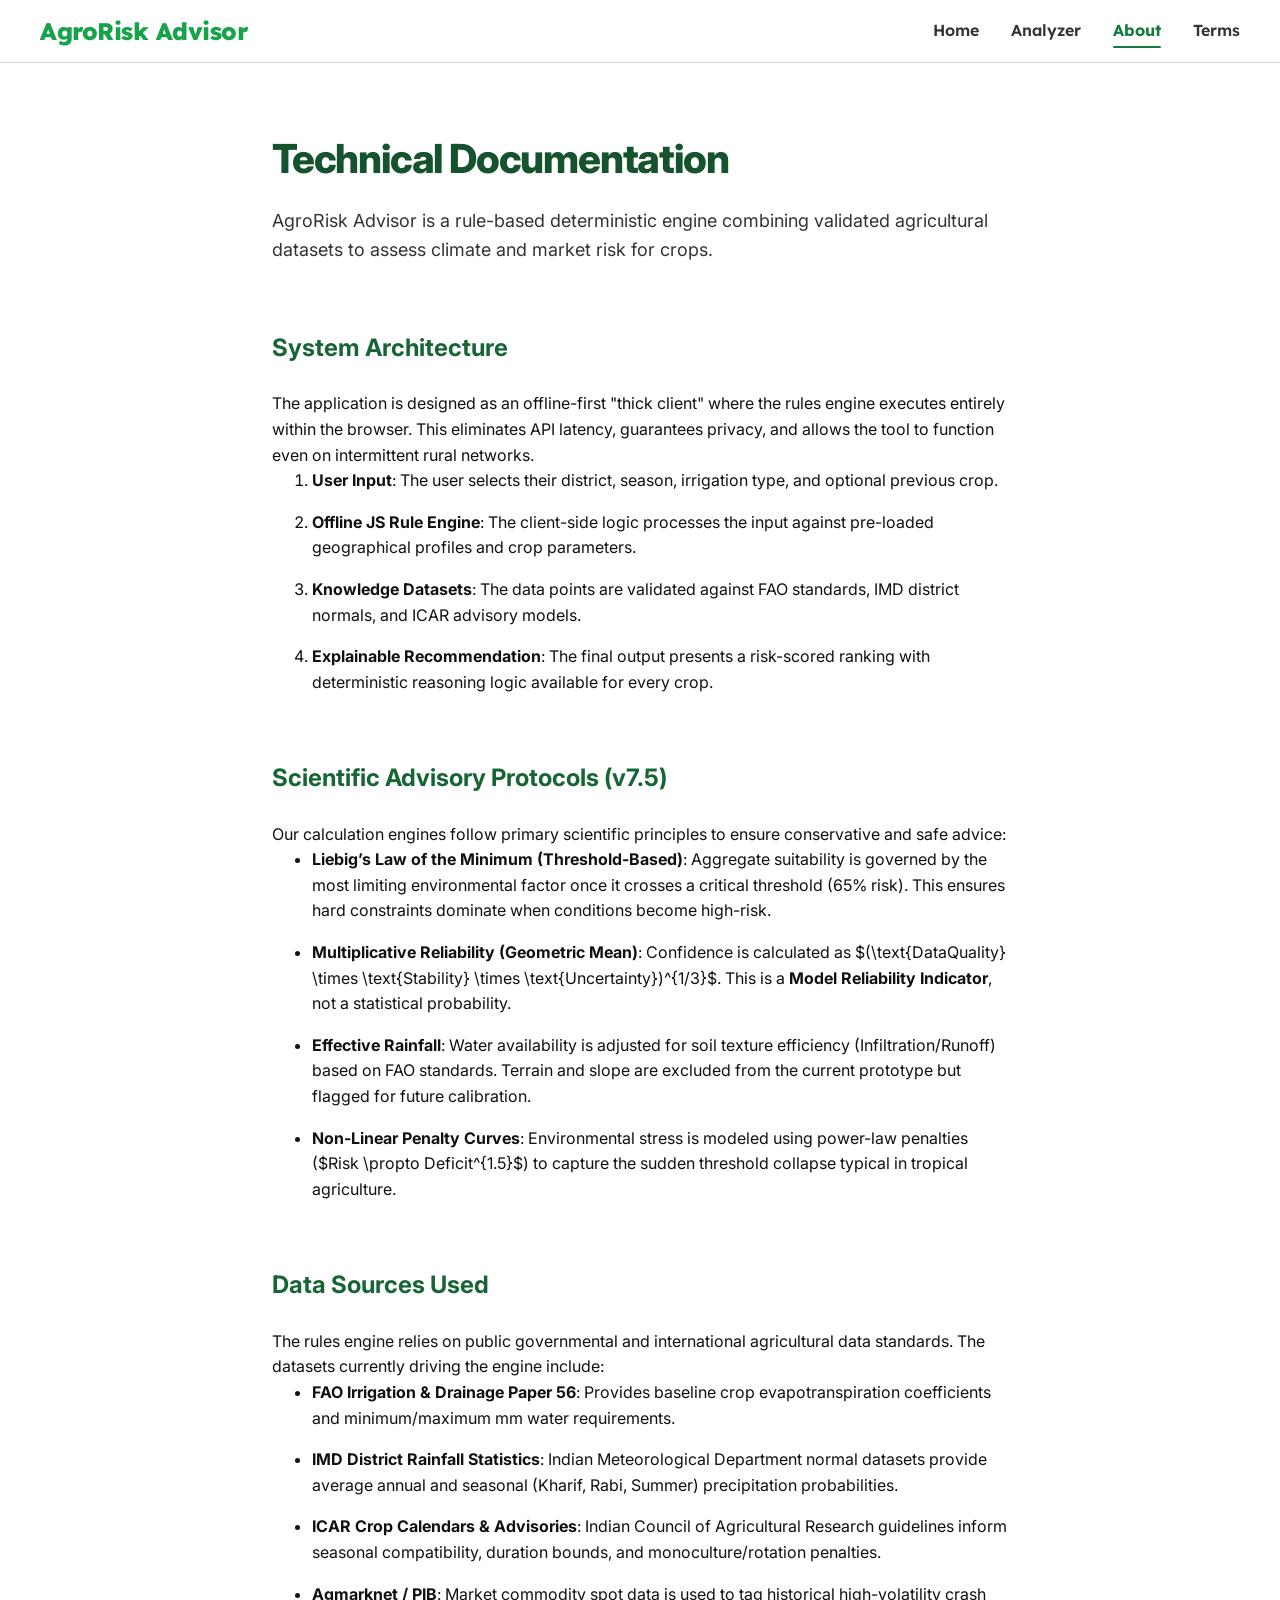
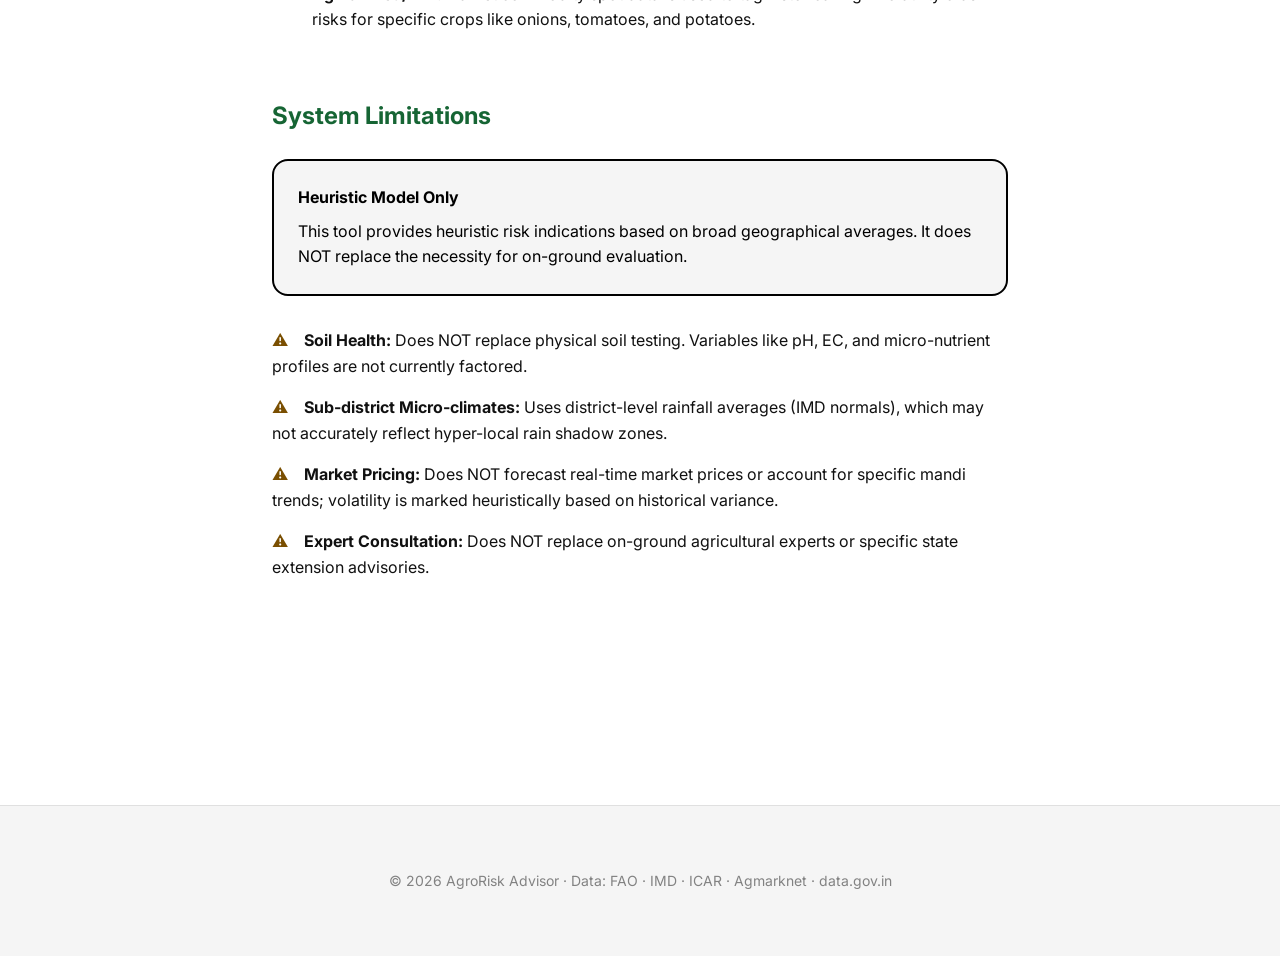
==== frontend/about.html @ 0c530e34 "Initial commit: Farmlytics Agricultural Decision Support System" ====
<!DOCTYPE html>
<html lang="en">

<head>
    <meta charset="UTF-8" />
    <meta name="viewport" content="width=device-width, initial-scale=1.0" />
    <meta name="description" content="AgroRisk Advisor – Technical Documentation & Data Sources." />
    <title>About — AgroRisk Advisor</title>

    <!-- Google Fonts -->
    <link rel="preconnect" href="https://fonts.googleapis.com" />
    <link rel="preconnect" href="https://fonts.gstatic.com" crossorigin />
    <link
        href="https://fonts.googleapis.com/css2?family=Inter:wght@400;500;600;700;800&family=JetBrains+Mono:wght@500&display=swap"
        rel="stylesheet" />

    <link rel="stylesheet" href="styles.css?v=8.0" />


</head>

<body>
    <!-- ========== HEADER / NAV ========== -->
    <header class="site-header" role="banner">
        <nav class="nav" aria-label="Primary navigation">
            <div class="nav__brand">
                <a href="index.html" style="text-decoration: none; display: flex; align-items: center;">
                    <span class="nav__title">AgroRisk Advisor</span>
                </a>
            </div>
            <ul class="nav__links" role="list">
                <li><a href="index.html" class="nav__link">Home</a></li>
                <li><a href="analyzer.html" class="nav__link">Analyzer</a></li>
                <li><a href="about.html" class="nav__link nav__link--active" aria-current="page">About</a></li>
                <li><a href="terms.html" class="nav__link">Terms</a></li>

            </ul>
        </nav>
    </header>

    <!-- ========== ABOUT CONTENT ========== -->
    <main class="page-container page-container--narrow">
        <h1 class="page-heading">Technical Documentation</h1>
        <p class="page-lead">AgroRisk Advisor is a rule-based deterministic engine combining validated agricultural
            datasets to assess climate and market risk for crops.</p>

        <section class="doc-section">
            <h2 class="doc-heading">System Architecture</h2>
            <p>The application is designed as an offline-first "thick client" where the rules engine executes entirely
                within the browser. This eliminates API latency, guarantees privacy, and allows the tool to function
                even on intermittent rural networks.</p>

            <div class="architecture-diagram mt-4">
                <ol class="doc-list doc-list--numbered">
                    <li><strong>User Input</strong>: The user selects their district, season, irrigation type, and
                        optional previous crop.</li>
                    <li><strong>Offline JS Rule Engine</strong>: The client-side logic processes the input against
                        pre-loaded geographical profiles and crop parameters.</li>
                    <li><strong>Knowledge Datasets</strong>: The data points are validated against FAO standards, IMD
                        district normals, and ICAR advisory models.</li>
                    <li><strong>Explainable Recommendation</strong>: The final output presents a risk-scored ranking
                        with deterministic reasoning logic available for every crop.</li>
                </ol>
            </div>
        </section>

        <section class="doc-section">
            <h2 class="doc-heading">Scientific Advisory Protocols (v7.5)</h2>
            <p>Our calculation engines follow primary scientific principles to ensure conservative and safe advice:</p>
            <ul class="doc-list mt-2">
                <li><strong>Liebig’s Law of the Minimum (Threshold-Based)</strong>: Aggregate suitability is governed by
                    the most limiting environmental factor once it crosses a critical threshold (65% risk). This ensures
                    hard constraints dominate when conditions become high-risk.</li>
                <li><strong>Multiplicative Reliability (Geometric Mean)</strong>: Confidence is calculated as
                    $(\text{DataQuality} \times \text{Stability} \times \text{Uncertainty})^{1/3}$. This is a
                    <strong>Model Reliability Indicator</strong>, not a statistical probability.</li>
                <li><strong>Effective Rainfall</strong>: Water availability is adjusted for soil texture efficiency
                    (Infiltration/Runoff) based on FAO standards. Terrain and slope are excluded from the current
                    prototype but flagged for future calibration.</li>
                <li><strong>Non-Linear Penalty Curves</strong>: Environmental stress is modeled using power-law
                    penalties ($Risk \propto Deficit^{1.5}$) to capture the sudden threshold collapse typical in
                    tropical agriculture.</li>
            </ul>
        </section>

        <section class="doc-section">
            <h2 class="doc-heading">Data Sources Used</h2>
            <p>The rules engine relies on public governmental and international agricultural data standards. The
                datasets currently driving the engine include:</p>
            <ul class="doc-list mt-4">
                <li><strong>FAO Irrigation & Drainage Paper 56</strong>: Provides baseline crop evapotranspiration
                    coefficients and minimum/maximum mm water requirements.</li>
                <li><strong>IMD District Rainfall Statistics</strong>: Indian Meteorological Department normal datasets
                    provide average annual and seasonal (Kharif, Rabi, Summer) precipitation probabilities.</li>
                <li><strong>ICAR Crop Calendars & Advisories</strong>: Indian Council of Agricultural Research
                    guidelines inform seasonal compatibility, duration bounds, and monoculture/rotation penalties.</li>
                <li><strong>Agmarknet / PIB</strong>: Market commodity spot data is used to tag historical
                    high-volatility crash risks for specific crops like onions, tomatoes, and potatoes.</li>
            </ul>
        </section>

        <section class="doc-section">
            <h2 class="doc-heading">System Limitations</h2>
            <div class="alert alert--warning mt-4 mb-4">
                <strong>Heuristic Model Only</strong>
                <p>This tool provides heuristic risk indications based on broad geographical averages. It does NOT
                    replace the necessity for on-ground evaluation.</p>
            </div>
            <ul class="doc-list doc-list--x">
                <li><strong>Soil Health:</strong> Does NOT replace physical soil testing. Variables like pH, EC, and
                    micro-nutrient profiles are not currently factored.</li>
                <li><strong>Sub-district Micro-climates:</strong> Uses district-level rainfall averages (IMD normals),
                    which may not accurately reflect hyper-local rain shadow zones.</li>
                <li><strong>Market Pricing:</strong> Does NOT forecast real-time market prices or account for specific
                    mandi trends; volatility is marked heuristically based on historical variance.</li>
                <li><strong>Expert Consultation:</strong> Does NOT replace on-ground agricultural experts or specific
                    state extension advisories.</li>
            </ul>
        </section>
    </main>

    <!-- ========== FOOTER ========== -->
    <footer class="site-footer" role="contentinfo">
        <p class="site-footer__text">&copy; 2026 AgroRisk Advisor &middot; Data: FAO &middot; IMD &middot; ICAR &middot;
            Agmarknet &middot; data.gov.in</p>
    </footer>
    <!-- Shared Scripts -->
    <script src="shared.js"></script>
</body>

</html>
---- frontend/styles.css ----
/* ==========================================================================
   AgroRisk Advisor — Design System & Styles
   ========================================================================== */

@import url('https://fonts.googleapis.com/css2?family=Inter:wght@300;400;600;700&family=Lexend:wght@300;400;600;800&family=JetBrains+Mono&display=swap');

/* --------------------------------------------------------------------------
   Layer 1 — Primitive Tokens (Theme-Invariant)
   -------------------------------------------------------------------------- */
:root {
  /* --- Colors (Primitives) — defined once, never changed by theme --- */
  --green-50: #f0fdf4;
  --green-100: #dcfce7;
  --green-200: #bbf7d0;
  --green-300: #86efac;
  --green-400: #4ade80;
  --green-500: #22c55e;
  --green-600: #16a34a;
  --green-700: #15803d;
  --green-800: #166534;
  --green-900: #14532d;
  --green-950: #052e16;

  --emerald-500: #10b981;
  --emerald-600: #059669;

  --slate-50: #f8fafc;
  --slate-100: #f1f5f9;
  --slate-200: #e2e8f0;
  --slate-300: #cbd5e1;
  --slate-400: #94a3b8;
  --slate-500: #64748b;
  --slate-600: #475569;
  --slate-700: #334155;
  --slate-800: #1e293b;
  --slate-900: #0f172a;
  --slate-950: #020617;

  --amber-50: #fffbeb;
  --amber-300: #fcd34d;
  --amber-400: #fbbf24;
  --amber-500: #f59e0b;
  --amber-700: #b45309;
  --amber-800: #92400e;

  --red-50: #fef2f2;
  --red-400: #f87171;
  --red-600: #dc2626;
  --red-800: #991b1b;
  --red-900: #7f1d1d;

  --white: #ffffff;
  --black: #111111;

  /* --- Typography --- */
  --font-heading: 'Lexend', system-ui, sans-serif;
  --font-body: 'Inter', system-ui, sans-serif;
  --font-mono: 'JetBrains Mono', monospace;
  --font-primary: var(--font-body);

  /* --- Spacing (8-point grid) --- */
  --s-1: 0.5rem;   /* 8px */
  --s-15: 0.75rem; /* 12px — deviate: half-step for compact padding */
  --s-2: 1rem;     /* 16px */
  --s-3: 1.5rem;   /* 24px */
  --s-4: 2rem;     /* 32px */
  --s-5: 2.5rem;   /* 40px */
  --s-6: 3rem;     /* 48px */
  --s-8: 4rem;     /* 64px */
  --s-12: 6rem;    /* 96px */
  --space-2: var(--s-2);
  --space-4: var(--s-4);
  --space-8: var(--s-8);

  /* --- Radii --- */
  --radius-sm: 8px;
  --radius-md: 16px;
  --radius-lg: 24px;
  --radius-xl: 32px;
  --radius-full: 9999px;

  /* --- Transitions --- */
  --t-fast: 150ms cubic-bezier(0.4, 0, 0.2, 1);
  --t-base: 300ms cubic-bezier(0.4, 0, 0.2, 1);
  --t-slow: 500ms cubic-bezier(0.4, 0, 0.2, 1);

  /* --- Z-Index Scale --- */
  --z-base: 1;
  --z-dropdown: 10;
  --z-sticky: 20;
  --z-overlay: 30;
  --z-modal: 40;
}

/* --------------------------------------------------------------------------
   Layer 2 — Semantic Tokens: LIGHT MODE (default)
   High-contrast, sunlight-optimized for agricultural field workers.
   Text: #111111 on #ffffff — contrast ratio ≈ 18.9:1 (WCAG AAA).
   -------------------------------------------------------------------------- */
html,
html[data-theme="light"] {
  /* --- Surface --- */
  --app-bg: #ffffff;
  --app-text: #111111;
  --app-text-muted: #555555;
  --card-bg: #ffffff;
  --card-border: #d1d5db;
  --nav-bg: rgba(255, 255, 255, 0.92);
  --nav-blur: 16px;
  --nav-text: #333333;

  /* --- Primary --- */
  --primary: #157a3b;
  --primary-hover: #0f5f2d;
  --accent: var(--amber-500);
  --accent-primary: #157a3b;
  --accent-glow: rgba(21, 122, 59, 0.1);
  --btn-primary-hover: #0f5f2d;

  /* --- Text Hierarchy (WCAG AAA on white) --- */
  --text-primary: #111111;
  --text-secondary: #333333;
  --text-muted: #666666;

  /* --- Backgrounds --- */
  --bg-body: #ffffff;
  --bg-surface: #ffffff;
  --bg-surface-alt: #f5f5f5;

  /* --- Borders --- */
  --border-soft: #cccccc;
  --border-subtle: #e0e0e0;
  --border-hover: #999999;
  --border-focus: #157a3b;

  /* --- Glass --- */
  --glass-bg: rgba(255, 255, 255, 0.7);
  --glass-border: rgba(0, 0, 0, 0.08);
  --glass-blur: blur(12px);

  /* --- Shadows --- */
  --shadow-sm: 0 1px 3px 0 rgb(0 0 0 / 0.08);
  --shadow-md: 0 4px 8px -2px rgb(0 0 0 / 0.12), 0 2px 4px -2px rgb(0 0 0 / 0.08);
  --shadow-lg: 0 12px 24px -4px rgb(0 0 0 / 0.12), 0 4px 8px -4px rgb(0 0 0 / 0.08);
  --shadow-glow: 0 0 16px rgba(21, 122, 59, 0.2);

  /* --- Risk Tones (Light — WCAG AAA) --- */
  --risk-safe-bg: #e8f5e9;
  --risk-safe-border: #2e7d32;
  --risk-safe-text: #1b5e20;
  --risk-safe-badge: #2e7d32;

  --risk-moderate-bg: #fff8e1;
  --risk-moderate-border: #e6a800;
  --risk-moderate-text: #7a4f01;
  --risk-moderate-badge: #c78c00;

  --risk-high-bg: #ffebee;
  --risk-high-border: #c62828;
  --risk-high-text: #b71c1c;
  --risk-high-badge: #c62828;

  /* --- Form Tones --- */
  --input-bg: #fafafa;
  --input-border: #cccccc;
  --input-focus: var(--primary);
}

/* --------------------------------------------------------------------------
   Layer 2 — Semantic Tokens: DARK MODE
   Optimised for indoor / low-light use.
   -------------------------------------------------------------------------- */
html[data-theme="dark"] {
  --app-bg: #0a0f1a;
  --app-text: #e8eaed;
  --app-text-muted: #9aa0a6;
  --card-bg: rgba(15, 23, 42, 0.65);
  --card-border: rgba(255, 255, 255, 0.08);
  --nav-bg: rgba(10, 15, 26, 0.88);
  --nav-blur: 16px;
  --nav-text: #c0c8d0;

  --primary: #4ade80;
  --primary-hover: #86efac;
  --accent: var(--amber-400);
  --accent-primary: #4ade80;
  --accent-glow: rgba(74, 222, 128, 0.12);
  --btn-primary-hover: #86efac;

  --text-primary: #e8eaed;
  --text-secondary: #b0b8c1;
  --text-muted: #7a8492;

  --bg-body: #0a0f1a;
  --bg-surface: #111827;
  --bg-surface-alt: #1a2332;

  --border-soft: rgba(255, 255, 255, 0.1);
  --border-subtle: rgba(255, 255, 255, 0.06);
  --border-hover: rgba(255, 255, 255, 0.2);
  --border-focus: #4ade80;

  --glass-bg: rgba(15, 23, 42, 0.4);
  --glass-border: rgba(255, 255, 255, 0.06);
  --glass-blur: blur(12px);

  --shadow-sm: 0 1px 2px 0 rgb(0 0 0 / 0.3);
  --shadow-md: 0 4px 8px -2px rgb(0 0 0 / 0.4), 0 2px 4px -2px rgb(0 0 0 / 0.3);
  --shadow-lg: 0 12px 24px -4px rgb(0 0 0 / 0.5), 0 4px 8px -4px rgb(0 0 0 / 0.4);
  --shadow-glow: 0 0 20px rgba(74, 222, 128, 0.25);

  --risk-safe-bg: rgba(34, 197, 94, 0.1);
  --risk-safe-border: #4ade80;
  --risk-safe-text: #86efac;
  --risk-safe-badge: #22c55e;

  --risk-moderate-bg: rgba(245, 158, 11, 0.1);
  --risk-moderate-border: var(--amber-400);
  --risk-moderate-text: #fcd34d;
  --risk-moderate-badge: #f59e0b;

  --risk-high-bg: rgba(239, 68, 68, 0.1);
  --risk-high-border: #f87171;
  --risk-high-text: #fca5a5;
  --risk-high-badge: #ef4444;

  --input-bg: rgba(15, 23, 42, 0.8);
  --input-border: rgba(255, 255, 255, 0.1);
  --input-focus: #4ade80;
}

/* --------------------------------------------------------------------------
   Theme Toggle Button
   -------------------------------------------------------------------------- */
.theme-toggle {
  display: inline-flex;
  align-items: center;
  justify-content: center;
  width: 2.5rem;
  height: 2.5rem;
  padding: 0;
  border: 1px solid var(--border-soft);
  border-radius: var(--radius-sm);
  background: var(--bg-surface-alt);
  color: var(--text-primary);
  font-size: 1.25rem;
  cursor: pointer;
  transition: background var(--t-fast), border-color var(--t-fast), transform var(--t-fast);
  flex-shrink: 0;
  line-height: 1;
}

.theme-toggle:hover {
  border-color: var(--primary);
  background: var(--accent-glow);
  transform: scale(1.08);
}

.theme-toggle:focus-visible {
  outline: 2px solid var(--border-focus);
  outline-offset: 2px;
}

  justify-content: center;
  text-align: center;
  padding: var(--s-8) var(--s-4);
  background: #111827;
  overflow: hidden;
  border-bottom: 1px solid var(--card-border);
}

.hero::before {
  content: "";
  position: absolute;
  inset: 0;
  background-image: url('assets/images/hero_bg.png');
  background-size: cover;
  background-position: center;
  opacity: 0.25;
  z-index: 1;
}

.hero::after {
  content: "";
  position: absolute;
  inset: 0;
  background: radial-gradient(circle at 20% 30%, rgba(16, 185, 129, 0.15) 0%, transparent 40%),
              radial-gradient(circle at 80% 70%, rgba(245, 158, 11, 0.1) 0%, transparent 40%);
  z-index: 2;
  animation: meshFlow 20s infinite alternate ease-in-out;
}

@keyframes meshFlow {
  0% { transform: scale(1) translate(0, 0); }
  100% { transform: scale(1.1) translate(20px, 20px); }
}

.hero__content {
  max-width: 800px;
  position: relative;
  z-index: 10;
  animation: fadeSlideUp 0.8s var(--t-slow) both;
}

.hero__title {
  font-family: var(--font-heading);
  font-size: clamp(2.5rem, 8vw, 4.5rem);
  font-weight: 800;
  line-height: 1;
  letter-spacing: -0.04em;
  color: white;
  margin-bottom: var(--s-4);
}

.hero__accent {
  background: linear-gradient(to right, var(--green-400), var(--amber-400));
  -webkit-background-clip: text;
  background-clip: text;
  color: transparent;
  display: inline-block;
}

.hero__subtitle {
  font-size: 1.25rem;
  font-family: var(--font-body);
  color: var(--slate-400);
  margin-bottom: var(--s-6);
  max-width: 600px;
  margin-inline: auto;
}

.hero__cta {
  display: inline-flex;
  align-items: center;
  gap: var(--s-1);
  background: var(--primary);
  color: white;
  padding: var(--s-2) var(--s-6);
  border-radius: var(--radius-full);
  font-weight: 700;
  font-size: 1.125rem;
  transition: all var(--t-base);
  box-shadow: var(--shadow-glow);
}

.hero__cta:hover {
  transform: translateY(-4px);
  background: var(--primary-hover);
  box-shadow: 0 12px 24px rgba(16, 185, 129, 0.4);
}

/* Feature Cards Overhaul */
.about-section {
  max-width: 1200px;
  margin: 0 auto;
  padding: var(--s-12) var(--s-4);
}

.section-heading {
  font-family: var(--font-heading);
  font-size: 2.5rem;
  font-weight: 800;
  text-align: center;
  margin-bottom: var(--s-8);
  color: var(--app-text);
  letter-spacing: -0.02em;
}

.about-grid {
  display: grid;
  grid-template-columns: repeat(auto-fit, minmax(280px, 1fr));
  gap: var(--s-3);
}

.about-card {
  background: var(--card-bg);
  border: 1px solid var(--card-border);
  border-radius: var(--radius-lg);
  padding: var(--s-4);
  transition: all var(--t-base);
  display: flex;
  flex-direction: column;
  gap: var(--s-2);
  backdrop-filter: var(--glass-blur);
}

.about-card:hover {
  transform: translateY(-8px);
  border-color: var(--primary);
  box-shadow: var(--shadow-lg);
}

.about-card__icon {
  font-size: 2.5rem;
  background: var(--slate-100);
  width: 64px;
  height: 64px;
  display: flex;
  align-items: center;
  justify-content: center;
  border-radius: var(--radius-md);
  margin-bottom: var(--s-1);
}

.about-card__title {
  font-family: var(--font-heading);
  font-size: 1.25rem;
  font-weight: 700;
  color: var(--app-text);
}

.about-card__text {
  color: var(--app-text-muted);
  font-size: 0.9375rem;
  line-height: 1.6;
}

/* Animations */
@keyframes fadeSlideUp {
  0% {
    opacity: 0;
    transform: translateY(30px);
  }
  100% {
    opacity: 1;
    transform: translateY(0);
  }
}

@keyframes fadeIn {
  from { opacity: 0; }
  to { opacity: 1; }
}

@keyframes shimmer {
  0% { background-position: -200% 0; }
  100% { background-position: 200% 0; }
}


/* Focus visible */
:focus-visible {
  outline: 2px solid var(--border-focus);
  outline-offset: 2px;
}

/* [hidden] rule moved to bottom for priority */

/* Reduced motion */
@media (prefers-reduced-motion: reduce) {

  *,
  *::before,
  *::after {
    animation-duration: 0.01ms !important;
    /* deviate: accessibility override */
    animation-iteration-count: 1 !important;
    /* deviate: accessibility override */
    transition-duration: 0.01ms !important;
    /* deviate: accessibility override */
  }

  html {
    scroll-behavior: auto;
  }
}

/* --------------------------------------------------------------------------
   Utility — Container
   -------------------------------------------------------------------------- */
.page-container {
  max-width: 72rem;
  margin-inline: auto;
  padding-inline: var(--s-4);
  padding-block: var(--s-8);
}

.page-container--narrow {
  max-width: 50rem;
}

/* --------------------------------------------------------------------------
   General Page Styling
   -------------------------------------------------------------------------- */
.page-heading {
  font-size: 2.5rem;
  font-weight: 800;
  letter-spacing: -0.03em;
  color: var(--green-900);
  margin-bottom: var(--s-2);
}

.page-lead {
  font-size: 1.125rem;
  color: var(--text-secondary);
  line-height: 1.6;
  margin-bottom: var(--s-8);
}

.doc-section {
  margin-bottom: var(--s-8);
}

.doc-heading {
  font-size: 1.5rem;
  font-weight: 700;
  color: var(--green-800);
  margin-bottom: var(--s-3);
}

.doc-list {
  list-style: disc;
  padding-left: var(--s-5);
  display: flex;
  flex-direction: column;
  gap: var(--s-2);
}

.doc-list--numbered {
  list-style: decimal;
}

.doc-list--x {
  list-style: none;
  padding-left: 0;
}

.doc-list--x li::before {
  content: '⚠';
  margin-right: var(--s-2);
  color: var(--risk-moderate-text);
}

.alert {
  padding: var(--s-3);
  border-radius: var(--radius-md);
  margin-bottom: var(--s-4);
}

.alert--warning {
  background: var(--risk-moderate-bg);
  border-left: 4px solid var(--risk-moderate-border);
  color: var(--risk-moderate-text);
}

/* --------------------------------------------------------------------------
   ADVISOR FORM — Glassmorphic Sidebar Style
   -------------------------------------------------------------------------- */
.advisor-section {
  display: grid;
  grid-template-columns: 320px 1fr;
  gap: var(--s-6);
  align-items: start;
}

@media (max-width: 992px) {
  .advisor-section {
    grid-template-columns: 1fr;
  }
}

.advisor-form {
  background: transparent;
  border: none;
  backdrop-filter: none;
  border-radius: 0;
  padding: 0;
  box-shadow: none;
}

.form-grid {
  display: grid;
  grid-template-columns: repeat(auto-fit, minmax(14rem, 1fr));
  gap: var(--s-3);
  margin-bottom: var(--s-4);
}

.form-group {
  display: flex;
  flex-direction: column;
  gap: var(--s-1);
}

.form-label {
  font-size: 0.8125rem;
  font-weight: 600;
  color: var(--text-secondary);
  text-transform: uppercase;
  letter-spacing: 0.06em;
}

.form-optional {
  font-weight: 400;
  text-transform: none;
  letter-spacing: 0;
  color: var(--text-muted);
}

.form-select {
  appearance: none;
  background-color: var(--bg-body);
  background-image: url("data:image/svg+xml,%3Csvg xmlns='http://www.w3.org/2000/svg' width='16' height='16' fill='%2357534E' viewBox='0 0 16 16'%3E%3Cpath d='M4.646 5.646a.5.5 0 0 1 .708 0L8 8.293l2.646-2.647a.5.5 0 0 1 .708.708l-3 3a.5.5 0 0 1-.708 0l-3-3a.5.5 0 0 1 0-.708z'/%3E%3C/svg%3E");
  background-repeat: no-repeat;
  background-position: right var(--s-2) center;
  background-size: 1rem;
  border: 1px solid var(--border-soft);
  border-radius: 8px;
  color: var(--text-primary);
  font-family: var(--font-primary);
  font-size: 0.9375rem;
  padding: 0.625rem var(--s-5) 0.625rem var(--s-2);
  transition: border-color var(--t-fast), box-shadow var(--t-fast);
  cursor: pointer;
}

.form-select:hover {
  border-color: var(--border-hover);
}

.form-select:focus-visible {
  border-color: var(--border-focus);
  box-shadow: 0 0 0 3px var(--accent-glow);
  outline: 2px solid var(--border-focus); outline-offset: 2px;
}

.form-select option {
  background: var(--bg-surface);
  color: var(--text-primary);
}

/* Primary button — Modern Gradient Style */
.btn-primary {
  display: flex;
  align-items: center;
  justify-content: center;
  gap: var(--s-1);
  width: 100%;
  padding: var(--s-15) var(--s-3);
  background: linear-gradient(135deg, var(--green-600) 0%, var(--green-500) 100%);
  color: white;
  font-family: var(--font-heading);
  font-weight: 700;
  font-size: 1rem;
  border: none;
  border-radius: var(--radius-md);
  cursor: pointer;
  transition: all var(--t-base);
  box-shadow: var(--shadow-sm);
}

.btn-primary:hover {
  transform: translateY(-2px);
  box-shadow: var(--shadow-glow);
  filter: brightness(1.1);
}

.btn-primary:active {
  transform: translateY(0);
}

.btn-primary:disabled {
  opacity: 0.5;
  filter: grayscale(1);
  cursor: not-allowed;
}

/* Loader inside button */
.btn-primary__loader {
  display: none;
  width: 1rem;
  height: 1rem;
  border: 2px solid rgba(255, 255, 255, 0.3);
  border-top-color: var(--white);
  border-radius: var(--radius-full);
  animation: spin 0.6s linear infinite;
}

.btn-primary--loading .btn-primary__text {
  display: none;
}

.btn-primary--loading .btn-primary__loader {
  display: block;
}

@keyframes spin {
  to {
    transform: rotate(360deg);
  }
}

/* --------------------------------------------------------------------------
   RESULTS
   -------------------------------------------------------------------------- */
.results-section--visible {
  animation: resultsReveal var(--t-slow) ease both;
}

@keyframes resultsReveal {
  from {
    opacity: 0;
    transform: translateY(var(--s-2));
  }

  to {
    opacity: 1;
    transform: translateY(0);
  }
}

/* District info (inline after dropdown) */
.district-info {
  display: flex;
  flex-wrap: wrap;
  gap: var(--s-1);
  margin-top: var(--s-1);
}

.district-info__chip {
  display: inline-flex;
  align-items: center;
  gap: 0.25rem;
  padding: 0.25rem var(--s-1);
  background: var(--bg-surface-alt);
  border: 1px solid var(--border-subtle);
  border-radius: var(--radius-sm);
  font-size: 0.6875rem;
  color: var(--text-secondary);
}

/* Summary bar */
.results-summary {
  display: flex;
  flex-direction: column;
  align-items: center;
  gap: var(--s-2);
  margin-bottom: var(--s-4);
}

.summary-district {
  font-size: 0.875rem;
  color: var(--text-secondary);
  text-align: center;
  padding: var(--s-1) var(--s-2);
  background: var(--bg-surface);
  border: 1px solid var(--border-subtle);
  border-radius: var(--radius-md);
}

.summary-district strong {
  color: var(--text-primary);
}

.summary-chips-container {
  background: var(--bg-surface-alt);
  border: 1px solid var(--border-subtle);
  border-radius: var(--radius-lg);
  padding: var(--s-3) var(--s-4);
  width: 100%;
  max-width: 48rem;
  text-align: center;
}

.summary-chips-title {
  font-size: 0.8125rem;
  color: var(--text-muted);
  text-transform: uppercase;
  letter-spacing: 0.05em;
  margin-bottom: var(--s-3);
  text-align: center;
}

.summary-chips {
  display: flex;
  flex-wrap: wrap;
  gap: var(--s-2);
  justify-content: center;
}

/* Stat chip variants */
.crop-card__stat--warn {
  color: var(--risk-moderate-text);
  background: var(--risk-moderate-bg);
}

.crop-card__stat--ok {
  color: var(--risk-safe-text);
  background: var(--risk-safe-bg);
}

.summary-chip {
  display: flex;
  align-items: center;
  gap: var(--s-1);
  padding: var(--s-1) var(--s-2);
  border-radius: var(--radius-md);
  font-size: 0.875rem;
  font-weight: 600;
}

.summary-chip--safe {
  background: var(--risk-safe-bg);
  color: var(--risk-safe-text);
  border: 1px solid var(--risk-safe-border);
}

.summary-chip--moderate {
  background: var(--risk-moderate-bg);
  color: var(--risk-moderate-text);
  border: 1px solid var(--risk-moderate-border);
}

.summary-chip--high {
  background: var(--risk-high-bg);
  color: var(--risk-high-text);
  border: 1px solid var(--risk-high-border);
}

.summary-chip__count {
  font-family: var(--font-mono);
  font-size: 1.25rem;
}

/* Filter pills */
.filter-bar {
  display: flex;
  flex-wrap: wrap;
  gap: var(--s-1);
  justify-content: center;
  margin-bottom: var(--s-4);
}

.filter-pill {
  padding: var(--s-1) var(--s-2);
  font-family: var(--font-primary);
  font-size: 0.8125rem;
  font-weight: 500;
  border: 1px solid var(--border-subtle);
  border-radius: var(--radius-md);
  background: transparent;
  color: var(--text-secondary);
  cursor: pointer;
  transition: background var(--t-fast), color var(--t-fast), border-color var(--t-fast);
}

.filter-pill:hover {
  border-color: var(--border-hover);
  color: var(--text-primary);
}

.filter-pill--active {
  background: var(--accent-glow);
  border-color: var(--accent-primary);
  color: var(--accent-primary);
}

/* Results grid */
.results-grid {
  display: grid;
  grid-template-columns: repeat(auto-fill, minmax(20rem, 1fr));
  gap: var(--s-3);
}

/* --------------------------------------------------------------------------
   MAP WIDGET (SUMMARY)
   -------------------------------------------------------------------------- */
.district-map-widget {
  background: var(--bg-surface-alt);
  border: 1px solid var(--border-subtle);
  border-radius: var(--radius-lg);
  padding: var(--s-3);
  margin-bottom: var(--s-3);
  width: 100%;
  max-width: 48rem;
  text-align: center;
}

.map-widget-title {
  font-size: 1.125rem;
  font-weight: 700;
  margin-bottom: 0.25rem;
}

.map-widget-detail {
  font-size: 0.75rem;
  color: var(--text-secondary);
}

/* --- Rainfall Spectrum Bar --- */
.rainfall-color-map-container {
  margin-top: var(--s-3);
  margin-bottom: var(--s-2);
  padding-inline: 0;
}

.rainfall-color-map {
  position: relative;
  height: 0.75rem;
  /* deviate: 12px spectrum bar */
  background: linear-gradient(90deg,
      var(--red-400) 0%,
      var(--amber-400) 30%,
      var(--green-400) 60%,
      #3b82f6 100%);
  border-radius: 999px;
  margin-bottom: var(--s-1);
}

/* Indicator needle — extends beyond the bar for clarity */
.color-map-indicator {
  position: absolute;
  top: -4px;
  /* deviate: 4px overshoot for visual clarity */
  height: calc(100% + 8px);
  /* deviate: extends 4px above + 4px below bar */
  width: 3px;
  /* deviate: 3px needle for visibility */
  background: var(--text-primary);
  transform: translateX(-50%);
  border-radius: 2px;
  /* deviate: pill-shaped needle */
  transition: left var(--t-slow);
  box-shadow: 0 0 0 2px var(--bg-surface);
  /* white ring for contrast on gradient */
}

/* Tooltip bubble — charcoal, Inter font */
.indicator-tooltip {
  position: absolute;
  bottom: calc(100% + var(--s-1));
  left: 50%;
  transform: translateX(-50%);
  background: var(--text-primary);
  color: var(--white);
  font-size: 0.75rem;
  padding: 0.25rem 0.5rem;
  border-radius: var(--radius-sm);
  border: none;
  font-family: var(--font-primary);
  font-weight: 700;
  white-space: nowrap;
  box-shadow: var(--shadow-md);
}

/* Tooltip caret arrow */
.indicator-tooltip::after {
  content: '';
  position: absolute;
  top: 100%;
  left: 50%;
  transform: translateX(-50%);
  border: 4px solid transparent;
  /* deviate: 4px caret */
  border-top-color: var(--text-primary);
}

/* Labels row — fully below bar, never overlapping */
.color-map-labels {
  display: flex;
  justify-content: space-between;
  font-size: 0.75rem;
  font-weight: 500;
  color: var(--text-secondary);
  font-family: var(--font-primary);
  padding-top: var(--s-1);
}

/* --------------------------------------------------------------------------
   EXPLAIN PANEL
   -------------------------------------------------------------------------- */
.explain-panel {
  margin-top: var(--s-2);
  background: var(--bg-surface-alt);
  border: 1px solid var(--border-subtle);
  border-radius: var(--radius-sm);
  overflow: hidden;
}

.explain-summary {
  font-size: 0.8125rem;
  font-weight: 600;
  color: var(--text-secondary);
  padding: var(--s-1) var(--s-2);
  cursor: pointer;
  background: var(--bg-body);
  transition: color var(--t-fast);
}

.explain-summary:hover {
  color: var(--text-primary);
}

.explain-body {
  padding: var(--s-2);
  border-top: 1px solid var(--border-subtle);
}

.explain-row {
  margin-bottom: var(--s-1);
  padding-bottom: var(--s-1);
  border-bottom: 1px solid var(--border-subtle);
}

.explain-row:last-child {
  border-bottom: none;
  margin-bottom: 0;
  padding-bottom: 0;
}

.explain-rule {
  display: flex;
  justify-content: space-between;
  align-items: center;
  font-size: 0.8125rem;
  color: var(--text-primary);
}

.explain-score {
  font-family: var(--font-mono);
  font-size: 0.8125rem;
  font-weight: 700;
  color: var(--red-400);
}

.explain-detail {
  font-size: 0.6875rem;
  color: var(--text-muted);
  margin-top: 2px;
}

.explain-total {
  padding-top: var(--s-1);
  font-weight: 700;
  display: flex;
  justify-content: space-between;
}

.mt-3 {
  margin-top: var(--s-3);
}

.ms-auto {
  margin-left: auto;
}

/* --------------------------------------------------------------------------
   CROP CARD
   -------------------------------------------------------------------------- */
/* Crop card — Premium Glassmorphic Reveal */
.crop-card {
  position: relative;
  background: var(--card-bg);
  border: 1px solid var(--card-border);
  border-radius: var(--radius-lg);
  padding: var(--s-3);
  transition: transform var(--t-base), box-shadow var(--t-base), border-color var(--t-base);
  animation: cardIn var(--t-slow) ease both;
  backdrop-filter: var(--glass-blur);
}

/* Staggered reveal for up to 20 cards */
.crop-card:nth-child(1) { animation-delay: 50ms; }
.crop-card:nth-child(2) { animation-delay: 100ms; }
.crop-card:nth-child(3) { animation-delay: 150ms; }
.crop-card:nth-child(4) { animation-delay: 200ms; }
.crop-card:nth-child(5) { animation-delay: 250ms; }
.crop-card:nth-child(6) { animation-delay: 300ms; }
.crop-card:nth-child(n+7) { animation-delay: 350ms; }

.crop-card:hover {
  transform: translateY(-8px) scale(1.02);
  box-shadow: var(--shadow-lg), var(--shadow-glow);
  border-color: var(--primary);
  z-index: 2;
}

@keyframes cardIn {
  from {
    opacity: 0;
    transform: translateY(30px) scale(0.95);
  }
  to {
    opacity: 1;
    transform: translateY(0) scale(1);
  }
}

.crop-card--safe {
  border-left: 3px solid var(--risk-safe-border);
}

.crop-card--moderate {
  border-left: 3px solid var(--risk-moderate-border);
}

.crop-card--high {
  border-left: 3px solid var(--risk-high-border);
}

/* Badge */
.crop-card__badge {
  display: inline-block;
  padding: 0.25rem var(--s-1);
  font-size: 0.6875rem;
  font-weight: 700;
  text-transform: uppercase;
  letter-spacing: 0.08em;
  border-radius: var(--radius-sm);
  margin-bottom: var(--s-1);
}

.crop-card__badge--safe {
  background: var(--risk-safe-badge);
  color: var(--green-50);
}

.crop-card__badge--moderate {
  background: var(--risk-moderate-badge);
  color: var(--amber-50);
}

.crop-card__badge--high {
  background: var(--risk-high-badge);
  color: var(--red-50);
}

/* Header */
.crop-card__header {
  display: flex;
  align-items: flex-start;
  justify-content: space-between;
  gap: var(--s-2);
  margin-bottom: var(--s-1);
}

.crop-card__name {
  font-size: 1.125rem;
  font-weight: 700;
  line-height: 1.3;
}

.crop-card__category {
  font-size: 0.75rem;
  color: var(--text-muted);
  margin-bottom: var(--s-2);
}

/* Score meter */
.crop-card__score {
  font-family: var(--font-mono);
  font-size: 0.8125rem;
  font-weight: 500;
  color: var(--text-muted);
  white-space: nowrap;
}

/* Description */
.crop-card__desc {
  font-size: 0.875rem;
  color: var(--text-secondary);
  line-height: 1.6;
  margin-bottom: var(--s-2);
}

/* Stats row */
.crop-card__stats {
  display: flex;
  flex-wrap: wrap;
  gap: var(--s-1);
  margin-bottom: var(--s-2);
}

.crop-card__stat {
  display: flex;
  align-items: center;
  gap: 0.25rem;
  padding: 0.25rem var(--s-1);
  background: var(--bg-surface-alt);
  border-radius: var(--radius-sm);
  font-size: 0.75rem;
  color: var(--text-secondary);
}

.crop-card__stat-icon {
  font-size: 0.875rem;
}

/* Reasons */
.crop-card__reasons {
  list-style: none;
  display: flex;
  flex-direction: column;
  gap: var(--s-1);
}

.crop-card__reason {
  font-size: 0.8125rem;
  color: var(--text-secondary);
  line-height: 1.5;
  padding-left: var(--s-1);
  border-left: 2px solid var(--border-subtle);
}

/* Toggle button */
.crop-card__toggle {
  display: inline-block;
  margin-top: var(--s-1);
  padding: 0;
  border: none;
  background: none;
  color: var(--accent-primary);
  font-family: var(--font-primary);
  font-size: 0.8125rem;
  font-weight: 500;
  cursor: pointer;
  transition: color var(--t-fast);
}

.crop-card__toggle:hover {
  color: var(--btn-primary-hover);
}

/* --------------------------------------------------------------------------
   TOP RECOMMENDATION Component
   -------------------------------------------------------------------------- */
.top-recommendation {
  display: flex;
  justify-content: center;
  margin-bottom: var(--s-4);
  width: 100%;
}

.top-rec-card {
  background: var(--bg-surface-alt);
  border: 1px solid var(--border-subtle);
  border-radius: var(--radius-lg);
  padding: var(--s-3);
  box-shadow: var(--shadow-md);
  max-width: 48rem;
  width: 100%;
}

.top-rec-title {
  font-size: 0.8125rem;
  text-transform: uppercase;
  color: var(--text-primary);
  letter-spacing: 0.05em;
  margin-bottom: var(--s-2);
}

.top-rec-header {
  display: flex;
  align-items: center;
  gap: var(--s-2);
  margin-bottom: var(--s-2);
  flex-wrap: wrap;
}

.top-rec-name {
  font-size: 1.5rem;
  font-weight: 800;
  margin: 0;
}

.top-rec-reasons ul {
  list-style: none;
  margin-top: var(--s-1);
  font-size: 0.875rem;
  color: var(--text-secondary);
}

.top-rec-reasons ul li {
  margin-bottom: 4px;
}

/* Telemetry Text */
.telemetry-text {
  text-align: center;
  margin-top: var(--s-4);
  font-family: var(--font-mono);
  font-size: 0.6875rem;
  color: var(--text-muted);
}

/* --------------------------------------------------------------------------
   ANALYZER DASHBOARD
   -------------------------------------------------------------------------- */
.analyzer-dashboard {
  display: grid;
  grid-template-columns: 20rem 1fr;
  gap: var(--s-4);
  max-width: 96rem;
  margin-inline: auto;
  padding: var(--s-4) var(--s-6);
  min-height: calc(100vh - 80px);
  /* Fill space below header */
  align-items: start;
}

.analyzer-sidebar {
  position: sticky;
  top: calc(80px + var(--s-4));
  /* Stick below header */
  max-height: calc(100vh - 80px - var(--s-4) * 2);
  overflow-y: auto;
  background: var(--bg-surface-alt);
  border: 1px solid var(--border-subtle);
  border-radius: var(--radius-lg);
  padding: var(--s-3);
  box-shadow: var(--shadow-md);
  /* Smooth scrollbar for WebKit browsers */
  scrollbar-width: thin;
  scrollbar-color: var(--border-subtle) transparent;
}

.analyzer-sidebar::-webkit-scrollbar {
  width: 0.375rem; /* deviate: 6px thin scrollbar */
}

.analyzer-sidebar::-webkit-scrollbar-track {
  background: transparent;
}

.analyzer-sidebar::-webkit-scrollbar-thumb {
  background: var(--border-subtle);
  border-radius: var(--radius-full);
}

.analyzer-sidebar::-webkit-scrollbar-thumb:hover {
  background: var(--border-hover);
}

.sidebar-title {
  font-size: 1.125rem;
  font-weight: 700;
  margin-bottom: var(--s-3);
  padding-bottom: var(--s-2);
  border-bottom: 1px solid var(--border-subtle);
  color: var(--text-primary);
}

.advisor-form--sidebar {
  padding: 0;
  border: none;
  background: transparent;
  box-shadow: none;
  margin: 0;
}

.advisor-form--sidebar .form-group {
  margin-bottom: var(--s-3);
}

.results-placeholder {
  display: flex;
  flex-direction: column;
  align-items: center;
  justify-content: center;
  text-align: center;
  padding: var(--s-12) var(--s-5);
  background: var(--bg-surface);
  border: 1px solid var(--border-soft);
  border-radius: 16px;
  color: var(--text-secondary);
  min-height: 50vh;
  box-shadow: var(--shadow-sm);
  position: relative;
  overflow: hidden;
  transition: opacity var(--t-base), transform var(--t-base);
}

.results-placeholder h3 {
  font-size: 1.75rem;
  font-weight: 800;
  color: var(--text-primary);
  margin-bottom: var(--s-2);
  letter-spacing: -0.03em;
}

.results-placeholder p {
  max-width: 26rem;
  font-size: 1.0625rem;
  color: var(--text-secondary);
  line-height: 1.6;
}

.placeholder-icon {
  font-size: 4.5rem;
  margin-bottom: var(--s-4);
  filter: drop-shadow(0 0 10px rgba(21, 128, 61, 0.1));
}

/* --------------------------------------------------------------------------
/* --------------------------------------------------------------------------
   ADVISORY CARDS
   -------------------------------------------------------------------------- */
.advisory-panel {
  margin-bottom: var(--s-4);
  animation: slideFadeIn 0.5s cubic-bezier(0.16, 1, 0.3, 1) forwards;
}

.advisory-card {
  background: var(--bg-surface);
  border: 1px solid var(--border-subtle);
  border-radius: var(--radius-lg);
  padding: var(--s-4);
  box-shadow: 0 4px 6px -1px var(--bg-body);
}

.advisory-card__title {
  font-size: 1.125rem;
  font-weight: 700;
  color: var(--text-primary);
  margin-bottom: var(--s-3);
  display: flex;
  align-items: center;
  gap: var(--s-2);
}

.advisory-card__grid {
  display: grid;
  grid-template-columns: repeat(auto-fill, minmax(200px, 1fr));
  gap: var(--s-3);
}

.advisory-item {
  display: flex;
  flex-direction: column;
  background: var(--bg-surface-alt);
  padding: var(--s-3);
  border-radius: var(--radius-md);
  border: 1px solid var(--border-subtle);
}

.advisory-item__label {
  font-size: 0.75rem;
  text-transform: uppercase;
  letter-spacing: 0.05em;
  color: var(--text-muted);
  font-weight: 600;
  margin-bottom: var(--s-1);
}

.advisory-item__value {
  font-size: 1.125rem;
  font-weight: 600;
  color: var(--text-primary);
}

.advisory-card__content p {
  color: var(--text-secondary);
  font-size: 0.875rem;
  line-height: 1.5;
}

/* --------------------------------------------------------------------------
   RESPONSIVE
   -------------------------------------------------------------------------- */
@media (max-width: 56rem) {
  .analyzer-dashboard {
    grid-template-columns: 1fr;
    padding: var(--s-3);
  }

  .analyzer-sidebar {
    position: static;
  }
}

@media (max-width: 40rem) {
  .form-grid {
    grid-template-columns: 1fr;
  }

  .results-grid {
    grid-template-columns: 1fr;
  }

  .hero__title {
    font-size: 1.75rem;
  }
}

/* --- Final Priority Rules --- */
:root body [hidden],
:root body .results-placeholder[hidden],
:root body .results-section[hidden] {
  display: none;
  /* accessibility: hidden elements must not render */
}
/* --------------------------------------------------------------------------
   MSP BADGE STYLE
   -------------------------------------------------------------------------- */
/* MSP Badge — WCAG AAA: #1b5e20 on #e8f5e9 = 9.5:1 contrast */
.crop-card__stat--msp {
  background: var(--risk-safe-bg);
  color: var(--risk-safe-text);
  border: 1px solid var(--risk-safe-border);
  font-weight: 700;
}

/* --------------------------------------------------------------------------
   ALERT / WARNING COMPONENT (Enhanced)
   -------------------------------------------------------------------------- */
.alert--warning {
  background: var(--risk-moderate-bg);
  border: 1px solid var(--risk-moderate-border);
  color: var(--risk-moderate-text);
  line-height: 1.6;
}

.alert--warning a {
  color: inherit;
  font-weight: 700;
  text-decoration: underline;
}

.alert p {
  margin-top: var(--s-1);
}

/* --------------------------------------------------------------------------
   REDUCED MOTION — WCAG 2.1 Compliance
   -------------------------------------------------------------------------- */
@media (prefers-reduced-motion: reduce) {
  *,
  *::before,
  *::after {
    animation-duration: 0.01ms !important; /* deviate: accessibility override */
    animation-iteration-count: 1 !important; /* deviate: accessibility override */
    transition-duration: 0.01ms !important; /* deviate: accessibility override */
    scroll-behavior: auto !important; /* deviate: accessibility override */
  }
}

/* --------------------------------------------------------------------------
   SECONDARY BUTTON
   -------------------------------------------------------------------------- */
.btn-secondary {
  display: inline-flex;
  align-items: center;
  justify-content: center;
  gap: var(--s-1);
  padding: 0.75rem var(--s-3); /* deviate: 12px vertical for visual balance */
  background: transparent;
  color: var(--primary);
  font-family: var(--font-heading);
  font-weight: 600;
  font-size: 0.9375rem;
  border: 1px solid var(--primary);
  border-radius: var(--radius-md);
  cursor: pointer;
  transition: background var(--t-fast), color var(--t-fast), transform var(--t-fast);
}

.btn-secondary:hover {
  background: var(--primary);
  color: white;
  transform: translateY(-1px);
}

.btn-secondary:active {
  transform: translateY(0);
}

.btn-secondary:focus-visible {
  outline: 2px solid var(--primary);
  outline-offset: 2px;
}

/* --------------------------------------------------------------------------
   ADVISORY REPORT OVERLAY
   -------------------------------------------------------------------------- */
.report-overlay {
  position: fixed;
  inset: 0;
  z-index: var(--z-modal);
  display: flex;
  align-items: flex-start;
  justify-content: center;
  overflow-y: auto;
  padding: var(--s-4);
  opacity: 0;
  transition: opacity var(--t-base);
}

.report-overlay--visible {
  opacity: 1;
}

.report-overlay__backdrop {
  position: fixed;
  inset: 0;
  background: rgba(0, 0, 0, 0.6);
  backdrop-filter: blur(6px);
  -webkit-backdrop-filter: blur(6px);
  z-index: var(--z-base);
}

.report-overlay__panel {
  position: relative;
  z-index: calc(var(--z-base) + 1);
  background: white;
  border-radius: var(--radius-lg);
  max-width: 52rem;
  width: 100%;
  box-shadow: 0 24px 48px rgba(0, 0, 0, 0.2);
  overflow: hidden;
  transform: translateY(var(--s-4));
  transition: transform var(--t-base);
}

.report-overlay--visible .report-overlay__panel {
  transform: translateY(0);
}

.report-overlay__toolbar {
  display: flex;
  align-items: center;
  justify-content: space-between;
  gap: var(--s-2);
  padding: var(--s-2) var(--s-3);
  background: var(--slate-900);
  color: white;
  border-bottom: 1px solid var(--slate-700);
}

.report-overlay__toolbar-title {
  font-family: var(--font-heading);
  font-size: 1rem;
  font-weight: 700;
  letter-spacing: -0.01em;
}

.report-overlay__toolbar-actions {
  display: flex;
  align-items: center;
  gap: var(--s-1);
}

.btn-report-action {
  display: inline-flex;
  align-items: center;
  gap: 0.25rem;
  padding: var(--s-1) var(--s-2);
  background: rgba(255, 255, 255, 0.1);
  color: white;
  border: 1px solid rgba(255, 255, 255, 0.2);
  border-radius: var(--radius-sm);
  font-family: var(--font-body);
  font-size: 0.8125rem;
  font-weight: 600;
  cursor: pointer;
  transition: background var(--t-fast), border-color var(--t-fast);
}

.btn-report-action:hover {
  background: rgba(255, 255, 255, 0.2);
  border-color: rgba(255, 255, 255, 0.4);
}

.btn-report-action:focus-visible {
  outline: 2px solid var(--green-400);
  outline-offset: 2px;
}

.btn-report-action--pdf {
  background: var(--green-600);
  border-color: var(--green-500);
}

.btn-report-action--pdf:hover {
  background: var(--green-500);
  border-color: var(--green-400);
}

.btn-report-close {
  display: inline-flex;
  align-items: center;
  justify-content: center;
  width: 2rem;
  height: 2rem;
  background: transparent;
  color: var(--slate-400);
  border: none;
  border-radius: var(--radius-sm);
  font-size: 1.125rem;
  cursor: pointer;
  transition: color var(--t-fast), background var(--t-fast);
}

.btn-report-close:hover {
  color: white;
  background: rgba(255, 255, 255, 0.1);
}

.btn-report-close:focus-visible {
  outline: 2px solid var(--green-400);
  outline-offset: 2px;
}

.report-overlay__content {
  padding: var(--s-4);
  overflow-y: auto;
  max-height: calc(100vh - 8rem);
}

/* --------------------------------------------------------------------------
   ADVISORY REPORT — Document Styling
   -------------------------------------------------------------------------- */
.advisory-report {
  font-family: var(--font-body);
  color: var(--slate-900);
  line-height: 1.6;
}

/* Report Header */
.report__header {
  border-bottom: 3px solid var(--green-600);
  padding-bottom: var(--s-3);
  margin-bottom: var(--s-4);
}

.report__header-brand {
  display: flex;
  align-items: center;
  gap: var(--s-2);
  margin-bottom: var(--s-3);
}

.report__logo {
  font-size: 2.5rem;
}

.report__header-titles {
  display: flex;
  flex-direction: column;
}

.report__title {
  font-family: var(--font-heading);
  font-size: 1.75rem;
  font-weight: 800;
  color: var(--green-700);
  letter-spacing: -0.02em;
  line-height: 1.2;
}

.report__subtitle {
  font-size: 0.9375rem;
  color: var(--slate-500);
  font-weight: 500;
}

.report__header-meta {
  display: grid;
  grid-template-columns: repeat(auto-fill, minmax(10rem, 1fr));
  gap: var(--s-2);
  background: var(--slate-50);
  border: 1px solid var(--slate-200);
  border-radius: var(--radius-sm);
  padding: var(--s-2);
}

.report__meta-item {
  display: flex;
  flex-direction: column;
  gap: 0.125rem;
}

.report__meta-label {
  font-size: 0.6875rem;
  font-weight: 600;
  text-transform: uppercase;
  letter-spacing: 0.06em;
  color: var(--slate-400);
}

.report__meta-value {
  font-size: 0.9375rem;
  font-weight: 600;
  color: var(--slate-800);
}

/* Report Sections */
.report__section {
  margin-bottom: var(--s-4);
  padding-bottom: var(--s-3);
  border-bottom: 1px solid var(--slate-200);
}

.report__section:last-of-type {
  border-bottom: none;
}

.report__section-title {
  font-family: var(--font-heading);
  font-size: 1.125rem;
  font-weight: 700;
  color: var(--slate-800);
  margin-bottom: var(--s-2);
  display: flex;
  align-items: center;
  gap: var(--s-1);
}

.report__section-number {
  display: inline-flex;
  align-items: center;
  justify-content: center;
  width: 1.75rem;
  height: 1.75rem;
  background: var(--green-600);
  color: white;
  border-radius: var(--radius-full);
  font-size: 0.75rem;
  font-weight: 700;
  flex-shrink: 0;
}

/* Key-Value Grid */
.report__kv-grid {
  display: grid;
  grid-template-columns: repeat(auto-fill, minmax(12rem, 1fr));
  gap: var(--s-2);
}

.report__kv {
  display: flex;
  flex-direction: column;
  gap: 0.125rem;
  padding: var(--s-2);
  background: var(--slate-50);
  border: 1px solid var(--slate-200);
  border-radius: var(--radius-sm);
}

.report__kv-label {
  font-size: 0.6875rem;
  font-weight: 600;
  text-transform: uppercase;
  letter-spacing: 0.05em;
  color: var(--slate-400);
}

.report__kv-value {
  font-size: 1rem;
  font-weight: 600;
  color: var(--slate-800);
}

.report__kv-value--highlight {
  font-size: 1.25rem;
  font-weight: 800;
  color: var(--green-700);
}

/* Risk Level Colors */
.report-risk--safe {
  color: var(--green-600);
}

.report-risk--moderate {
  color: var(--amber-500);
}

.report-risk--high {
  color: var(--risk-high-badge);
}

/* Recommendations */
.report__recs {
  margin-top: var(--s-2);
}

.report__recs-title {
  font-size: 0.875rem;
  font-weight: 700;
  color: var(--slate-700);
  margin-bottom: var(--s-1);
}

.report__recs-list {
  padding-left: var(--s-3);
  display: flex;
  flex-direction: column;
  gap: var(--s-1);
  color: var(--slate-600);
  font-size: 0.875rem;
}

/* Warnings */
.report__section--warnings {
  border-left: 3px solid var(--risk-high-badge);
  padding-left: var(--s-2);
}

.report__warnings-list {
  list-style: none;
  display: flex;
  flex-direction: column;
  gap: var(--s-1);
}

.report__warning-item {
  font-size: 0.875rem;
  color: var(--slate-700);
  padding: var(--s-1) var(--s-2);
  background: var(--risk-high-bg);
  border: 1px solid var(--risk-high-border);
  border-radius: var(--radius-sm);
  line-height: 1.5;
}

/* Empty / positive states */
.report__empty {
  font-size: 0.875rem;
  color: var(--slate-400);
  font-style: italic;
}

.report__empty--positive {
  color: var(--green-600);
  font-style: normal;
  font-weight: 500;
}

/* Table */
.report__table {
  width: 100%;
  border-collapse: collapse;
  font-size: 0.875rem;
}

.report__table th,
.report__table td {
  text-align: left;
  padding: var(--s-1) var(--s-2);
  border-bottom: 1px solid var(--slate-200);
}

.report__table th {
  font-family: var(--font-heading);
  font-weight: 700;
  font-size: 0.75rem;
  text-transform: uppercase;
  letter-spacing: 0.05em;
  color: var(--slate-400);
  background: var(--slate-50);
}

.report__table td {
  color: var(--slate-700);
  font-weight: 500;
}

/* Disclaimer */
.report__section--disclaimer {
  background: var(--slate-50);
  border: 1px solid var(--slate-200);
  border-radius: var(--radius-sm);
  padding: var(--s-3);
}

.report__disclaimer-text {
  font-size: 0.8125rem;
  color: var(--slate-500);
  line-height: 1.7;
}

/* Report Footer */
.report__footer {
  margin-top: var(--s-4);
  padding-top: var(--s-2);
  border-top: 2px solid var(--green-600);
  text-align: center;
}

.report__footer-text {
  font-size: 0.75rem;
  color: var(--slate-400);
  line-height: 1.5;
}

/* Reduced motion for overlay */
@media (prefers-reduced-motion: reduce) {
  .report-overlay,
  .report-overlay__panel {
    transition-duration: 0.01ms; /* deviate: accessibility override */
  }
}

/* Responsive: small screens */
@media (max-width: 40rem) {
  .report-overlay {
    padding: var(--s-1);
  }

  .report-overlay__panel {
    border-radius: var(--radius-sm);
  }

  .report-overlay__toolbar {
    flex-wrap: wrap;
    gap: var(--s-1);
  }

  .report__kv-grid {
    grid-template-columns: 1fr;
  }

  .report__header-meta {
    grid-template-columns: repeat(2, 1fr);
  }
}

/* --------------------------------------------------------------------------
   PRINT STYLES — Advisory Report Format
   -------------------------------------------------------------------------- */
@media print {
  /* Hide ALL interactive/nav chrome */
  .site-header,
  .site-footer,
  .filter-bar,
  .results-actions,
  .hero,
  .about-section,
  .btn-primary,
  .btn-secondary,
  .analyzer-sidebar,
  .dashboard-header,
  .results-placeholder,
  .report-overlay__toolbar,
  .report-overlay__backdrop,
  .telemetry-text {
    display: none !important; /* deviate: print override */
  }

  /* Reset body for clean print */
  body {
    background: white !important; /* deviate: print override */
    color: black !important; /* deviate: print override */
    font-size: 10pt;
    line-height: 1.5;
    overflow: visible;
  }

  /* If report overlay is open, show only its content */
  .report-overlay {
    position: static;
    opacity: 1;
    padding: 0;
    z-index: auto;
    overflow: visible;
    display: block;
  }

  .report-overlay[hidden] {
    display: none !important; /* deviate: print override */
  }

  .report-overlay__panel {
    box-shadow: none;
    border-radius: 0;
    max-width: 100%;
    transform: none;
  }

  .report-overlay__content {
    max-height: none;
    padding: 0;
    overflow: visible;
  }

  /* Report document print adjustments */
  .advisory-report {
    color: black;
    font-size: 10pt;
  }

  .report__header {
    border-bottom-color: black;
  }

  .report__title {
    color: black;
    font-size: 14pt;
  }

  .report__subtitle {
    color: #333333;
  }

  .report__header-meta {
    background: #f5f5f5;
    border-color: #cccccc;
  }

  .report__meta-label {
    color: #666666;
  }

  .report__meta-value {
    color: black;
  }

  .report__section-number {
    background: black;
    color: white;
    -webkit-print-color-adjust: exact;
    print-color-adjust: exact;
  }

  .report__section-title {
    color: black;
  }

  .report__kv {
    background: #f9f9f9;
    border-color: #cccccc;
  }

  .report__kv-label {
    color: #666666;
  }

  .report__kv-value {
    color: black;
  }

  .report__kv-value--highlight {
    color: #15803d; /* deviate: print green for emphasis */
  }

  .report-risk--safe {
    color: #15803d; /* deviate: print risk safe colour */
  }

  .report-risk--moderate {
    color: #b45309; /* deviate: print risk moderate colour */
  }

  .report-risk--high {
    color: #dc2626; /* deviate: print risk high colour */
  }

  .report__warning-item {
    background: #fef2f2;
    border-color: #cccccc;
  }

  .report__section--disclaimer {
    background: #f5f5f5;
    border-color: #cccccc;
  }

  .report__disclaimer-text {
    color: #444444;
  }

  .report__footer {
    border-top-color: black;
  }

  .report__footer-text {
    color: #666666;
  }

  .report__table th {
    background: #eeeeee; /* deviate: print table header */
  }

  .report__section {
    page-break-inside: avoid;
  }

  /* Fallback: if printing without report overlay, show main results cleanly */
  .analyzer-dashboard {
    display: block;
    padding: 0;
  }

  .analyzer-main {
    width: 100%;
  }

  .results-section::before {
    content: "AgroRisk Advisor — Crop Risk Advisory";
    display: block;
    font-size: 14pt;
    font-weight: 800;
    text-align: center;
    margin-bottom: 1rem;
    padding-bottom: 0.5rem;
    border-bottom: 2px solid black;
  }

  .results-grid {
    display: block;
  }

  .crop-card {
    border: 1px solid #cccccc; /* deviate: print border */
    page-break-inside: avoid;
    margin-bottom: 0.75rem;
    padding: 0.5rem;
    box-shadow: none;
    backdrop-filter: none;
    animation: none;
    transform: none;
  }

  .alert--warning {
    border: 2px solid black; /* deviate: print emphasis */
    background: #f5f5f5;
    color: black;
    page-break-before: always;
  }
}

/* --------------------------------------------------------------------------
   UI Simplification Utilities
   -------------------------------------------------------------------------- */
.page-heading-container {
  grid-column: 1 / -1;
  margin-bottom: var(--space-4);
}

.form-fieldset {
  border: none;
  padding: 0;
  margin: 0;
  margin-bottom: var(--s-4);
  font-size: 0.875rem;
}

.form-checkbox-label {
  display: flex;
  gap: var(--s-1);
  align-items: center;
  margin-bottom: var(--s-1);
  cursor: pointer;
}

.form-checkbox {
  accent-color: var(--primary);
  width: 1rem;
  height: 1rem;
  cursor: pointer;
}

.results-actions {
  display: flex;
  gap: var(--s-2);
  justify-content: center;
  margin-top: var(--s-4);
  flex-wrap: wrap;
}

.report-action-btn {
  width: auto;
  max-width: 18rem;
}
  .report-overlay__content {
    max-height: none;
    padding: 0;
    overflow: visible;
  }

  /* Report document print adjustments */
  .advisory-report {
    color: black;
    font-size: 10pt;
  }

  .report__header {
    border-bottom-color: black;
  }

  .report__title {
    color: black;
    font-size: 14pt;
  }

  .report__subtitle {
    color: #333333;
  }

  .report__header-meta {
    background: #f5f5f5;
    border-color: #cccccc;
  }

  .report__meta-label {
    color: #666666;
  }

  .report__meta-value {
    color: black;
  }

  .report__section-number {
    background: black;
    color: white;
    -webkit-print-color-adjust: exact;
    print-color-adjust: exact;
  }

  .report__section-title {
    color: black;
  }

  .report__kv {
    background: #f9f9f9;
    border-color: #cccccc;
  }

  .report__kv-label {
    color: #666666;
  }

  .report__kv-value {
    color: black;
  }

  .report__kv-value--highlight {
    color: #15803d; /* deviate: print green for emphasis */
  }

  .report-risk--safe {
    color: #15803d; /* deviate: print risk safe colour */
  }

  .report-risk--moderate {
    color: #b45309; /* deviate: print risk moderate colour */
  }

  .report-risk--high {
    color: #dc2626; /* deviate: print risk high colour */
  }

  .report__warning-item {
    background: #fef2f2;
    border-color: #cccccc;
  }

  .report__section--disclaimer {
    background: #f5f5f5;
    border-color: #cccccc;
  }

  .report__disclaimer-text {
    color: #444444;
  }

  .report__footer {
    border-top-color: black;
  }

  .report__footer-text {
    color: #666666;
  }

  .report__table th {
    background: #eeeeee; /* deviate: print table header */
  }

  .report__section {
    page-break-inside: avoid;
  }

  /* Fallback: if printing without report overlay, show main results cleanly */
  .analyzer-dashboard {
    display: block;
    padding: 0;
  }

  .analyzer-main {
    width: 100%;
  }

  .results-section::before {
    content: "AgroRisk Advisor — Crop Risk Advisory";
    display: block;
    font-size: 14pt;
    font-weight: 800;
    text-align: center;
    margin-bottom: 1rem;
    padding-bottom: 0.5rem;
    border-bottom: 2px solid black;
  }

  .results-grid {
    display: block;
  }

  .crop-card {
    border: 1px solid #cccccc; /* deviate: print border */
    page-break-inside: avoid;
    margin-bottom: 0.75rem;
    padding: 0.5rem;
    box-shadow: none;
    backdrop-filter: none;
    animation: none;
    transform: none;
  }

  .alert--warning {
    border: 2px solid black; /* deviate: print emphasis */
    background: #f5f5f5;
    color: black;
    page-break-before: always;
  }
}

/* --------------------------------------------------------------------------
   UI Simplification Utilities
   -------------------------------------------------------------------------- */
.page-heading-container {
  grid-column: 1 / -1;
  margin-bottom: var(--space-4);
}

.form-fieldset {
  border: none;
  padding: 0;
  margin: 0;
  margin-bottom: var(--s-4);
  font-size: 0.875rem;
}

.form-checkbox-label {
  display: flex;
  gap: var(--s-1);
  align-items: center;
  margin-bottom: var(--s-1);
  cursor: pointer;
}

.form-checkbox {
  accent-color: var(--primary);
  width: 1rem;
  height: 1rem;
  cursor: pointer;
}

.results-actions {
  display: flex;
  gap: var(--s-2);
  justify-content: center;
  margin-top: var(--s-4);
  flex-wrap: wrap;
}

.report-action-btn {
  width: auto;
  max-width: 18rem;
}

.btn-secondary.report-action-btn {
  max-width: 14rem;
}

.advisory-disclaimer {
  margin-top: var(--s-3);
  font-size: 0.8125rem;
}

/* ==========================================================================
   Clean Modern Analyzer Layout (v9.0 Redesign)
   ========================================================================== */

.sr-only {
  position: absolute;
  width: 1px;
  height: 1px;
  padding: 0;
  margin: -1px;
  overflow: hidden;
  clip: rect(0, 0, 0, 0);
  white-space: nowrap;
  border: 0;
}

/* Header & Brand Enhancements */
.nav__brand-link {
  display: flex;
  align-items: center;
  gap: var(--s-1);
  text-decoration: none;
}

.nav__brand-text {
  font-family: var(--font-heading);
  font-size: 1.25rem;
  font-weight: 700;
  letter-spacing: -0.02em;
}

.nav__brand-bold {
  color: var(--text-primary);
  font-weight: 800;
}

.nav__brand-accent {
  color: var(--green-500);
  font-weight: 700;
  margin-left: 2px;
}

.nav__actions {
  display: flex;
  align-items: center;
  gap: var(--s-2);
}

.theme-toggle {
  display: inline-flex;
  align-items: center;
  gap: var(--s-1);
  padding: var(--s-1) var(--s-15);
  border: 1px solid var(--border-soft);
  border-radius: var(--radius-full);
  background: var(--bg-surface-alt);
  color: var(--text-primary);
  font-size: 0.875rem;
  font-weight: 500;
  cursor: pointer;
  transition: background var(--t-fast), border-color var(--t-fast), transform var(--t-fast);
  line-height: 1;
}

.theme-toggle:hover {
  border-color: var(--primary);
  background: var(--accent-glow);
}

.theme-toggle:focus-visible {
  outline: 2px solid var(--border-focus);
  outline-offset: 2px;
}

.theme-toggle__text {
  font-family: var(--font-body);
  font-size: 0.8125rem;
  font-weight: 600;
}

.theme-toggle__chevron {
  opacity: 0.7;
}

/* Main Grid Layout */
.analyzer-layout {
  max-width: 1320px; /* deviate: fluid max container */
  margin: 0 auto;
  padding: var(--s-3) var(--s-3);
  width: 100%;
}

.analyzer-grid {
  display: grid;
  grid-template-columns: 320px 1fr;
  gap: var(--s-3);
  align-items: stretch;
}

@media (max-width: 960px) {
  .analyzer-grid {
    grid-template-columns: 1fr;
  }
}

/* Sidebar Parameters Panel */
.analyzer-sidebar {
  background: var(--bg-surface);
  border: 1px solid var(--card-border);
  border-radius: 18px; /* deviate: explicit 18px modern radius requested */
  padding: 1.5rem; /* deviate: 24px card padding requested */
  display: flex;
  flex-direction: column;
  box-shadow: var(--shadow-sm);
}

.sidebar-header {
  display: flex;
  flex-direction: column;
  margin-bottom: 1.25rem; /* deviate: 20px header margin */
  padding-bottom: 0;
  border-bottom: none;
}

.sidebar-title {
  font-family: var(--font-heading);
  font-size: 1.125rem;
  font-weight: 700;
  color: var(--text-primary);
  letter-spacing: -0.01em;
  line-height: 1.3;
}

.advisor-form {
  display: flex;
  flex-direction: column;
  gap: 1.125rem; /* deviate: 18px spacing between sections requested */
}

/* Labels & Inputs */
.form-group {
  display: flex;
  flex-direction: column;
  gap: 0.5rem;
}

.form-label {
  display: flex;
  align-items: center;
  justify-content: space-between;
  font-size: 0.84375rem;
  font-weight: 600;
  text-transform: none; /* deviate: Title Case labels requested */
  letter-spacing: 0;
  color: var(--text-primary);
}

.form-optional {
  font-weight: 400;
  color: var(--text-muted);
  font-size: 0.75rem;
}

.select-wrapper {
  position: relative;
  width: 100%;
}

.form-select {
  width: 100%;
  height: 48px; /* deviate: explicit 48px height requested */
  background-color: var(--input-bg);
  border: 1px solid var(--input-border);
  border-radius: 12px; /* deviate: explicit 12px border radius requested */
  color: var(--text-primary);
  font-family: var(--font-body);
  font-size: 0.9375rem;
  font-weight: 500;
  padding: 0 2.5rem 0 1rem;
  appearance: none;
  cursor: pointer;
  transition: border-color var(--t-fast), box-shadow var(--t-fast), background-color var(--t-fast);
}

.form-select:hover {
  border-color: var(--border-hover);
}

.form-select:focus-visible {
  border-color: var(--border-focus);
  box-shadow: 0 0 0 3px var(--accent-glow);
  outline: 2px solid var(--border-focus); outline-offset: 2px;
}

.select-chevron {
  position: absolute;
  right: 1rem;
  top: 50%;
  transform: translateY(-50%);
  pointer-events: none;
  color: var(--text-muted);
  width: 16px;
  height: 16px;
}

/* Checkboxes */
.form-fieldset {
  border: none;
  padding: 0;
  margin: 0;
}

.checkbox-group {
  display: flex;
  flex-direction: column;
  gap: 0.625rem;
  margin-top: 0.25rem;
}

.form-checkbox-label {
  display: flex;
  align-items: center;
  gap: 0.625rem;
  cursor: pointer;
  font-size: 0.875rem;
  color: var(--text-secondary);
  user-select: none;
}

.checkbox-text {
  font-size: 0.875rem;
  font-weight: 500;
  color: var(--text-secondary);
}

.sidebar-divider {
  height: 1px;
  background-color: var(--border-subtle);
  margin-block: 0.375rem;
}

/* Primary CTA Button — Premium Muted Flat to Bright Glow on Hover */
.btn-analyze-cta {
  display: flex;
  align-items: center;
  justify-content: center;
  width: 100%;
  height: 48px; /* deviate: explicit 48px button height requested */
  padding: 0 1.25rem;
  background: #1b4d2e; /* deviate: explicit flat muted dark green idle state requested */
  color: var(--white);
  font-family: var(--font-heading);
  font-weight: 700;
  font-size: 0.9375rem;
  border: 1px solid rgba(255, 255, 255, 0.05); /* deviate: subtle flat border */
  border-radius: 10px; /* deviate: 10px radius requested */
  cursor: pointer;
  box-shadow: none; /* flat appearance in idle state */
  transition: background 220ms cubic-bezier(0.4, 0, 0.2, 1), box-shadow 220ms cubic-bezier(0.4, 0, 0.2, 1), transform 220ms cubic-bezier(0.4, 0, 0.2, 1), filter 220ms cubic-bezier(0.4, 0, 0.2, 1); /* deviate: 220ms smooth transition requested */
}

.btn-analyze-cta:hover {
  background: linear-gradient(135deg, var(--green-500) 0%, var(--green-600) 100%);
  border-color: transparent;
  transform: translateY(-1px);
  box-shadow: 0 4px 14px rgba(34, 197, 94, 0.3);
  filter: brightness(1.08);
}

.btn-analyze-cta:active {
  transform: translateY(0);
}

/* Main Panel Right Section */
.analyzer-main {
  background: var(--bg-surface);
  border: 1px solid var(--card-border);
  border-radius: var(--radius-md);
  padding: var(--s-4);
  min-height: 580px;
  display: flex;
  flex-direction: column;
}

/* Initial Empty State */
.results-placeholder {
  display: flex;
  flex-direction: column;
  align-items: center;
  justify-content: center;
  margin: auto;
  text-align: center;
  padding: var(--s-6) var(--s-3);
}

.placeholder-graphic {
  margin-bottom: var(--s-3);
  animation: floatSprout 4s ease-in-out infinite;
}

@keyframes floatSprout {
  0%, 100% { transform: translateY(0); }
  50% { transform: translateY(-6px); }
}

.placeholder-title {
  font-family: var(--font-heading);
  font-size: 1.75rem;
  font-weight: 800;
  color: var(--text-primary);
  margin-bottom: var(--s-1);
  letter-spacing: -0.02em;
}

.placeholder-subtitle {
  font-size: 1rem;
  color: var(--text-muted);
  max-width: 420px;
  line-height: 1.6;
}

/* --------------------------------------------------------------------------
   Farmlytics Landing Page (v11.0 — Redesigned)
   -------------------------------------------------------------------------- */
body.new-landing {
  margin: 0;
  padding: 0;
  font-family: 'Inter', -apple-system, BlinkMacSystemFont, sans-serif;
  background-color: #0a0a0a;
  color: #fff;
  overflow-x: hidden;
}

/* --- Navigation --- */
.fl-nav {
  position: absolute;
  top: 0;
  left: 0;
  right: 0;
  display: flex;
  justify-content: space-between;
  align-items: center;
  padding: 2.5rem 4%;
  z-index: var(--z-overlay);
}

.fl-nav__brand a {
  color: #fff;
  font-family: 'Inter', -apple-system, BlinkMacSystemFont, sans-serif;
  font-size: 1.5rem;
  font-weight: 800;
  text-decoration: none;
  letter-spacing: -0.02em;
}

.fl-nav__links {
  list-style: none;
  display: flex;
  gap: 3.5rem;
  margin: 0;
  padding: 0;
}

.fl-nav__links a {
  color: rgba(255, 255, 255, 0.8);
  text-decoration: none;
  font-weight: 500;
  font-size: 1rem;
  position: relative;
  transition: color var(--t-fast);
  padding-bottom: 0.5rem;
}

.fl-nav__links a:hover,
.fl-nav__links a.active {
  color: #fff;
}

.fl-nav__links a.active::after {
  content: "";
  position: absolute;
  bottom: 0;
  left: 0;
  width: 100%;
  height: 2px;
  background-color: #65a30d;
}

/* --- Hero Section --- */
.fl-hero {
  position: relative;
  min-height: 100vh;
  display: flex;
  align-items: center;
  padding: 0 6%;
  background-image: url('assets/images/BackgroundLanding.png');
  background-size: cover;
  background-position: center;
}

.fl-hero::before {
  content: "";
  position: absolute;
  inset: 0;
  /* Reduced overlay: 38% opacity left, 15% mid, 35% right */
  background: linear-gradient(
    105deg,
    rgba(0, 0, 0, 0.65) 0%,
    rgba(0, 0, 0, 0.15) 55%,
    rgba(0, 0, 0, 0.35) 100%
  );
  z-index: var(--z-base);
}

/* Shared z-index for content above overlay */
.fl-hero__left,
.fl-hero__right,
.fl-glass-card {
  position: relative;
  z-index: 2;
}

/* --- Left Column --- */
.fl-hero__left {
  flex: 1.15;
  padding-right: 4rem;
  padding-top: 2rem;
}

.fl-hero__title {
  font-family: 'Inter', sans-serif;
  font-size: clamp(2.5rem, 4.2vw, 4.5rem); /* ~10-15% smaller than 5.5rem */
  font-weight: 700;
  line-height: 1.18; /* increased from 1.1 */
  margin: 0;
  letter-spacing: -0.03em;
}

.fl-text--white {
  color: #fff;
}

.fl-text--green {
  color: #84cc16;
}

.fl-hero__divider {
  width: 48px;
  height: 3px;
  background-color: #65a30d;
  border: none;
  margin: 2rem 0 1.5rem;
}

.fl-hero__desc {
  font-size: 1.0625rem;
  color: rgba(255, 255, 255, 0.85);
  max-width: 520px;
  line-height: 1.7;
  margin-bottom: 4rem;
  font-weight: 400;
}

/* --- Feature Icons Row --- */
.fl-features {
  display: flex;
  align-items: stretch;
  gap: 2.5rem;
}

.fl-feature {
  display: flex;
  flex-direction: column;
  align-items: center;
  text-align: center;
  gap: 0.75rem;
}

.fl-feature__icon {
  width: 44px;
  height: 44px;
  border-radius: 12px;
  background: rgba(132, 204, 22, 0.12);
  display: flex;
  align-items: center;
  justify-content: center;
}

.fl-feature__icon svg {
  width: 22px;
  height: 22px;
  stroke: #84cc16;
}

.fl-feature span {
  font-size: 0.8125rem;
  color: rgba(255, 255, 255, 0.9);
  font-weight: 500;
  line-height: 1.4;
}

.fl-feature__divider {
  width: 1px;
  background-color: rgba(255, 255, 255, 0.18);
  align-self: stretch;
}

/* --- Right Column --- */
.fl-hero__right {
  flex: 0.85;
  display: flex;
  flex-direction: column;
  justify-content: center;
  padding-left: 5rem;
  align-self: center;
}

.fl-hero__right-title {
  font-family: 'Inter', sans-serif;
  font-size: 1.875rem;
  font-weight: 700;
  color: #84cc16;
  margin: 0 0 1rem 0;
  letter-spacing: -0.02em;
}

.fl-hero__right-desc {
  font-size: 1.125rem;
  color: rgba(255, 255, 255, 0.9);
  margin: 0 0 2.5rem 0;
  line-height: 1.6;
}

/* --- CTA Button (Premium SaaS) --- */
.fl-btn-cta {
  display: inline-flex;
  align-items: center;
  gap: 0.5rem;
  background-color: #65a30d;
  color: #fff;
  padding: 0.75rem 1.75rem;
  font-family: 'Inter', sans-serif;
  font-weight: 600;
  font-size: 0.9375rem;
  border-radius: 8px;
  text-decoration: none;
  letter-spacing: -0.01em;
  transition: background-color var(--t-fast), transform var(--t-fast), box-shadow var(--t-fast);
  width: fit-content;
}

.fl-btn-cta:hover {
  background-color: #4d7c0f;
  transform: translateY(-1px);
  box-shadow: 0 4px 16px rgba(101, 163, 13, 0.35);
}

@media (prefers-reduced-motion: reduce) {
  .fl-btn-cta:hover {
    transform: none;
  }
}



/* --- Responsive --- */
@media (max-width: 1024px) {
  .fl-hero {
    flex-direction: column;
    justify-content: center;
    padding: 7rem 5% 6rem;
  }
  .fl-hero__left {
    padding-right: 0;
    padding-top: 0;
  }
  .fl-hero__right {
    padding-left: 0;
    margin-top: 3rem;
  }
  .fl-nav {
    padding: 1.5rem 5%;
  }

}

@media (max-width: 640px) {
  .fl-features {
    flex-wrap: wrap;
    gap: 1.5rem;
  }
  .fl-feature__divider {
    display: none;
  }
  .fl-nav__links {
    gap: 2rem;
  }

}

/* ==========================================================================
   ANALYZER SPECIFIC & OVERLAYS (Migrated)
   ========================================================================== */
.analyzer-layout { flex: 1; width: 100%; max-width: 1280px; margin: 0 auto; padding: var(--s-6) var(--s-4); }
.analyzer-grid { display: grid; grid-template-columns: 320px 1fr; gap: var(--s-5); align-items: start; }
.analyzer-sidebar { background: var(--card-bg); border: 1px solid var(--card-border); border-radius: var(--radius-lg); padding: var(--s-3); box-shadow: var(--shadow-md); position: sticky; top: 100px; }
.sidebar-title { font-family: var(--font-heading); font-size: 1.25rem; color: var(--text-primary); margin-bottom: var(--s-3); }
.select-chevron { position: absolute; right: 1rem; top: 50%; transform: translateY(-50%); pointer-events: none; color: var(--text-muted); transition: transform var(--t-fast); }
.form-select:focus + .select-chevron { transform: translateY(-50%) rotate(180deg); color: var(--primary); }
.checkbox-group { display: flex; flex-direction: column; gap: var(--s-1); }
.form-checkbox-label { display: flex; align-items: center; gap: var(--s-15); cursor: pointer; }
.form-checkbox { width: 1.25rem; height: 1.25rem; border-radius: var(--radius-sm); border: 1px solid var(--border-soft); accent-color: var(--primary); cursor: pointer; transition: transform var(--t-fast); }
.form-checkbox:hover { transform: scale(1.1); }
.checkbox-text { font-size: 0.875rem; color: var(--text-secondary); font-weight: 500; }
.sidebar-divider { height: 1px; background-color: var(--border-subtle); margin: var(--s-2) 0; }
.results-placeholder { flex: 1; display: flex; flex-direction: column; align-items: center; justify-content: center; background: var(--bg-surface); border: 2px dashed var(--border-soft); border-radius: var(--radius-xl); padding: var(--s-8) var(--s-4); text-align: center; transition: all var(--t-base); }
.results-placeholder:hover { border-color: var(--primary); background: var(--accent-glow); }
.placeholder-graphic { background-color: var(--accent-glow); width: 120px; height: 120px; border-radius: var(--radius-full); display: flex; align-items: center; justify-content: center; margin-bottom: var(--s-3); border: 4px solid var(--bg-surface); box-shadow: var(--shadow-md); }
.placeholder-title { font-family: var(--font-heading); font-size: 1.5rem; color: var(--text-primary); margin-bottom: var(--s-15); }
.placeholder-subtitle { color: var(--text-muted); max-width: 450px; font-size: 1.05rem; }
.results-actions { display: flex; gap: var(--s-2); margin-top: var(--s-5); margin-bottom: var(--s-3); }
.results-actions .btn-primary, .results-actions .btn-secondary { width: auto; }
.report-overlay[hidden] { display: none; }
.report-overlay { position: fixed; inset: 0; z-index: var(--z-modal); display: flex; align-items: center; justify-content: center; padding: var(--s-3); }
.report-overlay__backdrop { position: absolute; inset: 0; background-color: rgba(15, 23, 42, 0.75); backdrop-filter: var(--glass-blur); }
.report-overlay__panel { position: relative; background: var(--bg-surface); width: 100%; max-width: 850px; max-height: 90vh; border-radius: var(--radius-xl); box-shadow: var(--shadow-lg); display: flex; flex-direction: column; overflow: hidden; animation: modalFadeIn 0.3s ease-out; }
@keyframes modalFadeIn { from { opacity: 0; transform: scale(0.95) translateY(10px); } to { opacity: 1; transform: scale(1) translateY(0); } }
.report-overlay__toolbar { display: flex; justify-content: space-between; align-items: center; padding: var(--s-2) var(--s-4); border-bottom: 1px solid var(--border-subtle); background-color: var(--bg-surface-alt); }
.report-overlay__toolbar-title { font-family: var(--font-heading); font-size: 1.25rem; color: var(--text-primary); }
.report-overlay__toolbar-actions { display: flex; gap: var(--s-15); align-items: center; }
.btn-report-action { display: inline-flex; align-items: center; gap: var(--s-1); padding: var(--s-1) var(--s-2); background: var(--bg-surface); border: 1px solid var(--border-soft); border-radius: var(--radius-md); font-size: 0.875rem; font-weight: 600; color: var(--text-primary); cursor: pointer; transition: all var(--t-fast); box-shadow: var(--shadow-sm); }
.btn-report-action:hover { background: var(--bg-surface-alt); border-color: var(--border-hover); }
.btn-report-close { background: var(--bg-surface-alt); border: none; width: 32px; height: 32px; border-radius: var(--radius-full); display: flex; align-items: center; justify-content: center; font-size: 1rem; color: var(--text-muted); cursor: pointer; margin-left: var(--s-1); transition: all var(--t-fast); }
.btn-report-close:hover { background: var(--border-soft); color: var(--text-primary); }
.report-overlay__content { padding: var(--s-5); overflow-y: auto; flex: 1; }
@media (max-width: 900px) { .analyzer-grid { grid-template-columns: 1fr; } .analyzer-sidebar { position: static; } .results-actions { flex-direction: column; } .results-actions .btn-primary, .results-actions .btn-secondary { width: 100%; } }




/* ==========================================================================
   Explanation Modal Overlay — v2.0
   Blurred backdrop, slide-in panel, crop-specific decision reports
   ========================================================================== */

/* --- Overlay wrapper (hidden by default) --- */
.explanation-overlay {
  position: fixed;
  top: 0;
  left: 0;
  width: 100vw;
  height: 100vh;
  z-index: var(--z-modal);
  display: flex;
  align-items: center;
  justify-content: center;
  overflow-y: auto;
  padding: var(--s-4) var(--s-2);
  opacity: 0;
  pointer-events: none;
  transition: opacity var(--t-base);
}

.explanation-overlay[hidden] {
  display: none;
}

.explanation-overlay.is-open {
  opacity: 1;
  pointer-events: all;
}

/* --- Blurred backdrop --- */
.explanation-overlay__backdrop {
  position: fixed;
  top: 0;
  left: 0;
  width: 100vw;
  height: 100vh;
  background: rgba(2, 6, 23, 0.72);
  backdrop-filter: blur(10px);
  -webkit-backdrop-filter: blur(10px);
  z-index: var(--z-overlay);
}

/* --- Modal panel --- */
.explanation-overlay__panel {
  position: relative;
  z-index: var(--z-modal);
  background: var(--bg-surface);
  border-radius: var(--radius-lg);
  max-width: 52rem;
  width: 100%;
  max-height: 90vh;
  display: flex;
  flex-direction: column;
  box-shadow: 0 32px 72px rgba(0, 0, 0, 0.35);
  transform: translateY(1.5rem);
  transition: transform var(--t-base);
  margin: var(--s-4) 0;
}

@media (prefers-reduced-motion: reduce) {
  .explanation-overlay__panel {
    transform: none;
    transition: none;
  }
}

.explanation-overlay.is-open .explanation-overlay__panel {
  transform: translateY(0);
}

/* --- Sticky header --- */
.explanation-overlay__header {
  position: sticky;
  top: 0;
  display: flex;
  align-items: center;
  justify-content: space-between;
  gap: var(--s-2);
  padding: var(--s-2) var(--s-3);
  background: var(--bg-surface);
  border-bottom: 1px solid var(--border-subtle);
  border-radius: var(--radius-lg) var(--radius-lg) 0 0;
  z-index: 1;
}

.explanation-overlay__title {
  font-family: var(--font-heading);
  font-size: 1.125rem;
  font-weight: 700;
  color: var(--text-primary);
  margin: 0;
}

.explanation-overlay__close {
  display: flex;
  align-items: center;
  justify-content: center;
  width: 2rem;
  height: 2rem;
  background: var(--bg-surface-alt);
  border: 1px solid var(--border-subtle);
  border-radius: var(--radius-full);
  color: var(--text-muted);
  font-size: 1rem;
  cursor: pointer;
  transition: background var(--t-fast), color var(--t-fast);
  flex-shrink: 0;
}

.explanation-overlay__close:hover {
  background: var(--border-soft);
  color: var(--text-primary);
}

.explanation-overlay__close:focus-visible {
  outline: 2px solid var(--green-500);
  outline-offset: 2px;
}

/* --- Scrollable body --- */
.explanation-overlay__body {
  padding: var(--s-3);
  overflow-y: auto;
  flex: 1;
  display: flex;
  flex-direction: column;
  gap: var(--s-1);
}

/* --- Meta badges row --- */
.explanation-meta-badges {
  display: flex;
  gap: var(--s-1);
  flex-wrap: wrap;
  padding-bottom: var(--s-2);
  border-bottom: 1px solid var(--border-subtle);
  margin-bottom: var(--s-1);
}

/* --- Each section of the report --- */
.explanation-section {
  padding: var(--s-2) 0;
  border-bottom: 1px solid var(--border-subtle);
}

.explanation-section:last-child {
  border-bottom: none;
  padding-bottom: 0;
}

.explanation-section__title {
  display: flex;
  align-items: center;
  gap: var(--s-1);
  font-size: 0.75rem;
  font-weight: 700;
  text-transform: uppercase;
  letter-spacing: 0.07em;
  color: var(--green-600);
  margin: 0 0 var(--s-1) 0;
}

.explanation-section__text {
  font-size: 0.9375rem;
  line-height: 1.75;
  color: var(--text-secondary);
  margin: 0;
}

/* --- Final recommendation highlight block --- */
.explanation-section--final {
  padding: var(--s-2) var(--s-2);
  background: rgba(21, 122, 59, 0.06);
  border-left: 3px solid var(--green-500);
  border-radius: 0 var(--radius-sm) var(--radius-sm) 0;
  border-bottom: none;
}

.explanation-section--final .explanation-section__title {
  color: var(--green-700);
}

/* --- Explain button on crop card --- */
.btn-explain {
  display: block;
  width: 100%;
  padding: var(--s-1) var(--s-2);
  margin-top: var(--s-2);
  background: var(--bg-surface-alt);
  border: 1px solid var(--border-subtle);
  border-radius: var(--radius-sm);
  color: var(--text-primary);
  font-size: 0.875rem;
  font-weight: 600;
  cursor: pointer;
  text-align: center;
  transition: background var(--t-fast), border-color var(--t-fast);
}

.btn-explain:hover {
  background: var(--green-50);
  border-color: var(--green-500);
  color: var(--green-700);
}

.btn-explain:focus-visible {
  outline: 2px solid var(--green-500);
  outline-offset: 2px;
}

/* --------------------------------------------------------------------------
   Comparison Components
   -------------------------------------------------------------------------- */
.btn-compare-toggle {
  display: inline-flex;
  align-items: center;
  justify-content: center;
  gap: var(--s-1);
  padding: var(--s-1) var(--s-15);
  background: var(--bg-surface);
  border: 1px solid var(--border-subtle);
  border-radius: var(--radius-sm);
  color: var(--text-primary);
  font-size: 0.8125rem;
  font-weight: 600;
  cursor: pointer;
  transition: all var(--t-fast);
}

.btn-compare-toggle:hover {
  border-color: var(--green-500);
  color: var(--green-700);
}

.theme-toggle:focus-visible {
  outline: 2px solid var(--border-focus);
  outline-offset: 2px;
}

.theme-toggle__icon--light,
.theme-toggle__icon--dark {
  display: none;
}

html[data-theme="light"] .theme-toggle__icon--light { display: inline; }
html[data-theme="dark"] .theme-toggle__icon--dark   { display: inline; }

/* --------------------------------------------------------------------------
   Reset & Base
   -------------------------------------------------------------------------- */
*, *::before, *::after {
  box-sizing: border-box;
  margin: 0;
  padding: 0;
}

html {
  font-size: 16px;
  scroll-behavior: smooth;
  -webkit-font-smoothing: antialiased;
}

body {
  font-family: var(--font-body);
  background-color: var(--app-bg);
  color: var(--app-text);
  line-height: 1.6;
  min-height: 100vh;
  overflow-x: hidden;
}

img,
video,
svg {
  display: block;
  max-width: 100%;
}

a {
  color: var(--accent-primary);
  text-decoration: none;
  transition: color var(--t-fast), opacity var(--t-fast);
}

/* --------------------------------------------------------------------------
   Layout Components (Header, Nav, Footer)
   -------------------------------------------------------------------------- */
.site-header {
  background: var(--nav-bg);
  backdrop-filter: blur(var(--nav-blur));
  -webkit-backdrop-filter: blur(var(--nav-blur));
  position: sticky;
  top: 0;
  z-index: var(--z-sticky);
  border-bottom: 1px solid var(--card-border);
  padding: var(--s-15) var(--s-2);
  transition: background var(--t-base), border var(--t-base);
}

.nav {
  display: flex;
  justify-content: space-between;
  align-items: center;
  max-width: 1200px;
  margin: 0 auto;
  gap: var(--s-4);
}

.nav__brand a,
.nav__brand-link,
.nav__brand-bold,
.nav__brand-text {
  display: flex;
  align-items: center;
  font-family: var(--font-heading);
  font-weight: 800;
  font-size: 1.5rem;
  letter-spacing: -0.02em;
  color: var(--green-600) !important;
  text-decoration: none;
}

.nav__links {
  display: flex;
  list-style: none;
  gap: var(--s-4);
}

.nav__link {
  text-decoration: none;
  font-weight: 600;
  color: var(--nav-text);
  font-family: var(--font-heading);
  padding: var(--s-1) 0;
  position: relative;
  transition: color var(--t-fast);
}

.nav__link::after {
  content: "";
  position: absolute;
  bottom: 0;
  left: 0;
  width: 0%;
  height: 2px;
  background: var(--primary);
  border-radius: var(--radius-full);
  transition: width var(--t-base);
}

.nav__link:hover {
  color: var(--primary);
}

.nav__link:hover::after {
  width: 100%;
}

.nav__link--active {
  color: var(--primary);
  font-weight: 700;
}

.nav__link--active::after {
  width: 100%;
}

.site-footer {
  background: var(--bg-surface-alt);
  color: var(--text-muted);
  border-top: 1px solid var(--border-subtle);
  text-align: center;
  padding: var(--s-8) var(--s-4);
  margin-top: var(--s-12);
}

.site-footer__text {
  font-size: 0.875rem;
  opacity: 0.8;
}

.hero {
  position: relative;
  min-height: 85vh;
  display: flex;
  align-items: center;
  justify-content: center;
  text-align: center;
  padding: var(--s-8) var(--s-4);
  background: #111827;
  overflow: hidden;
  border-bottom: 1px solid var(--card-border);
}

.btn-compare-toggle:focus-visible {
  outline: 2px solid var(--green-500);
  outline-offset: 2px;
}

.btn-compare-toggle.is-selected {
  background: var(--green-500);
  border-color: var(--green-600);
  color: var(--white);
}

/* Floating Compare Bar */
.compare-bar {
  position: fixed;
  bottom: var(--s-3);
  left: 50%;
  transform: translateX(-50%);
  z-index: var(--z-sticky);
  background: var(--slate-900);
  color: var(--white);
  padding: var(--s-1) var(--s-3);
  border-radius: var(--radius-full);
  box-shadow: 0 10px 25px -5px rgba(0, 0, 0, 0.3);
  border: 1px solid rgba(255, 255, 255, 0.15);
  backdrop-filter: blur(12px);
}

.compare-bar__content {
  display: flex;
  align-items: center;
  gap: var(--s-3);
}

.compare-bar__info {
  display: flex;
  align-items: center;
  gap: var(--s-1);
  font-weight: 600;
  font-size: 0.875rem;
}

.compare-bar__actions {
  display: flex;
  align-items: center;
  gap: var(--s-1);
}

/* Wide panel variant for comparison modal */
.explanation-overlay__panel--wide {
  max-width: 980px;
}

.compare-intro-header {
  margin-bottom: var(--s-2);
  padding-bottom: var(--s-1);
  border-bottom: 1px solid var(--border-subtle);
}

.compare-intro-subtitle {
  font-size: 0.75rem;
  font-weight: 700;
  text-transform: uppercase;
  letter-spacing: 0.08em;
  color: var(--text-secondary);
  margin: 0;
}

.compare-card-col {
  background: var(--bg-surface-alt);
  padding: var(--s-2);
  border-radius: var(--radius-md);
  border: 1px solid var(--border-subtle);
}

.compare-card__name {
  font-size: 1.125rem;
  font-weight: 700;
  color: var(--text-primary);
  margin: 0;
}

.compare-card__score-label {
  font-size: 0.8125rem;
  font-weight: 700;
  color: var(--green-700);
  background: var(--green-50);
  padding: 2px 8px;
  border-radius: var(--radius-full);
  border: 1px solid var(--green-200);
}

.compare-meter-track {
  background: var(--border-subtle);
  height: 6px;
  border-radius: var(--radius-full);
  margin-top: var(--s-1);
  overflow: hidden;
}

.compare-meter-fill {
  height: 100%;
  border-radius: var(--radius-full);
  transition: width var(--t-base);
}

.compare-table-container {
  overflow-x: auto;
  border: 1px solid var(--border-subtle);
  border-radius: var(--radius-md);
}

.compare-table {
  width: 100%;
  border-collapse: collapse;
  text-align: left;
}

.compare-table tr {
  border-bottom: 1px solid var(--border-subtle);
}

.compare-table tr:last-child {
  border-bottom: none;
}

.compare-table__row-header {
  padding: var(--s-15) var(--s-2);
  background: var(--bg-surface-alt);
  font-size: 0.75rem;
  font-weight: 700;
  text-transform: uppercase;
  letter-spacing: 0.05em;
  color: var(--text-secondary);
  width: 160px;
  white-space: nowrap;
}

.compare-table td {
  padding: var(--s-15) var(--s-2);
  font-size: 0.875rem;
  color: var(--text-primary);
  vertical-align: top;
}

.compare-tag {
  display: inline-block;
  font-size: 0.75rem;
  font-weight: 600;
  padding: 2px 8px;
  border-radius: var(--radius-sm);
}

.compare-tag--profit {
  background: var(--green-50);
  color: var(--green-800);
  border: 1px solid var(--green-200);
}

.compare-tag--msp {
  background: rgba(22, 101, 52, 0.08);
  color: var(--green-800);
  border: 1px solid var(--green-300);
}

.compare-tag--none {
  background: var(--slate-100);
  color: var(--slate-600);
  border: 1px solid var(--slate-200);
}

.compare-verdict-text {
  font-size: 0.875rem;
  line-height: 1.6;
  color: var(--text-secondary);
  margin: 0;
}
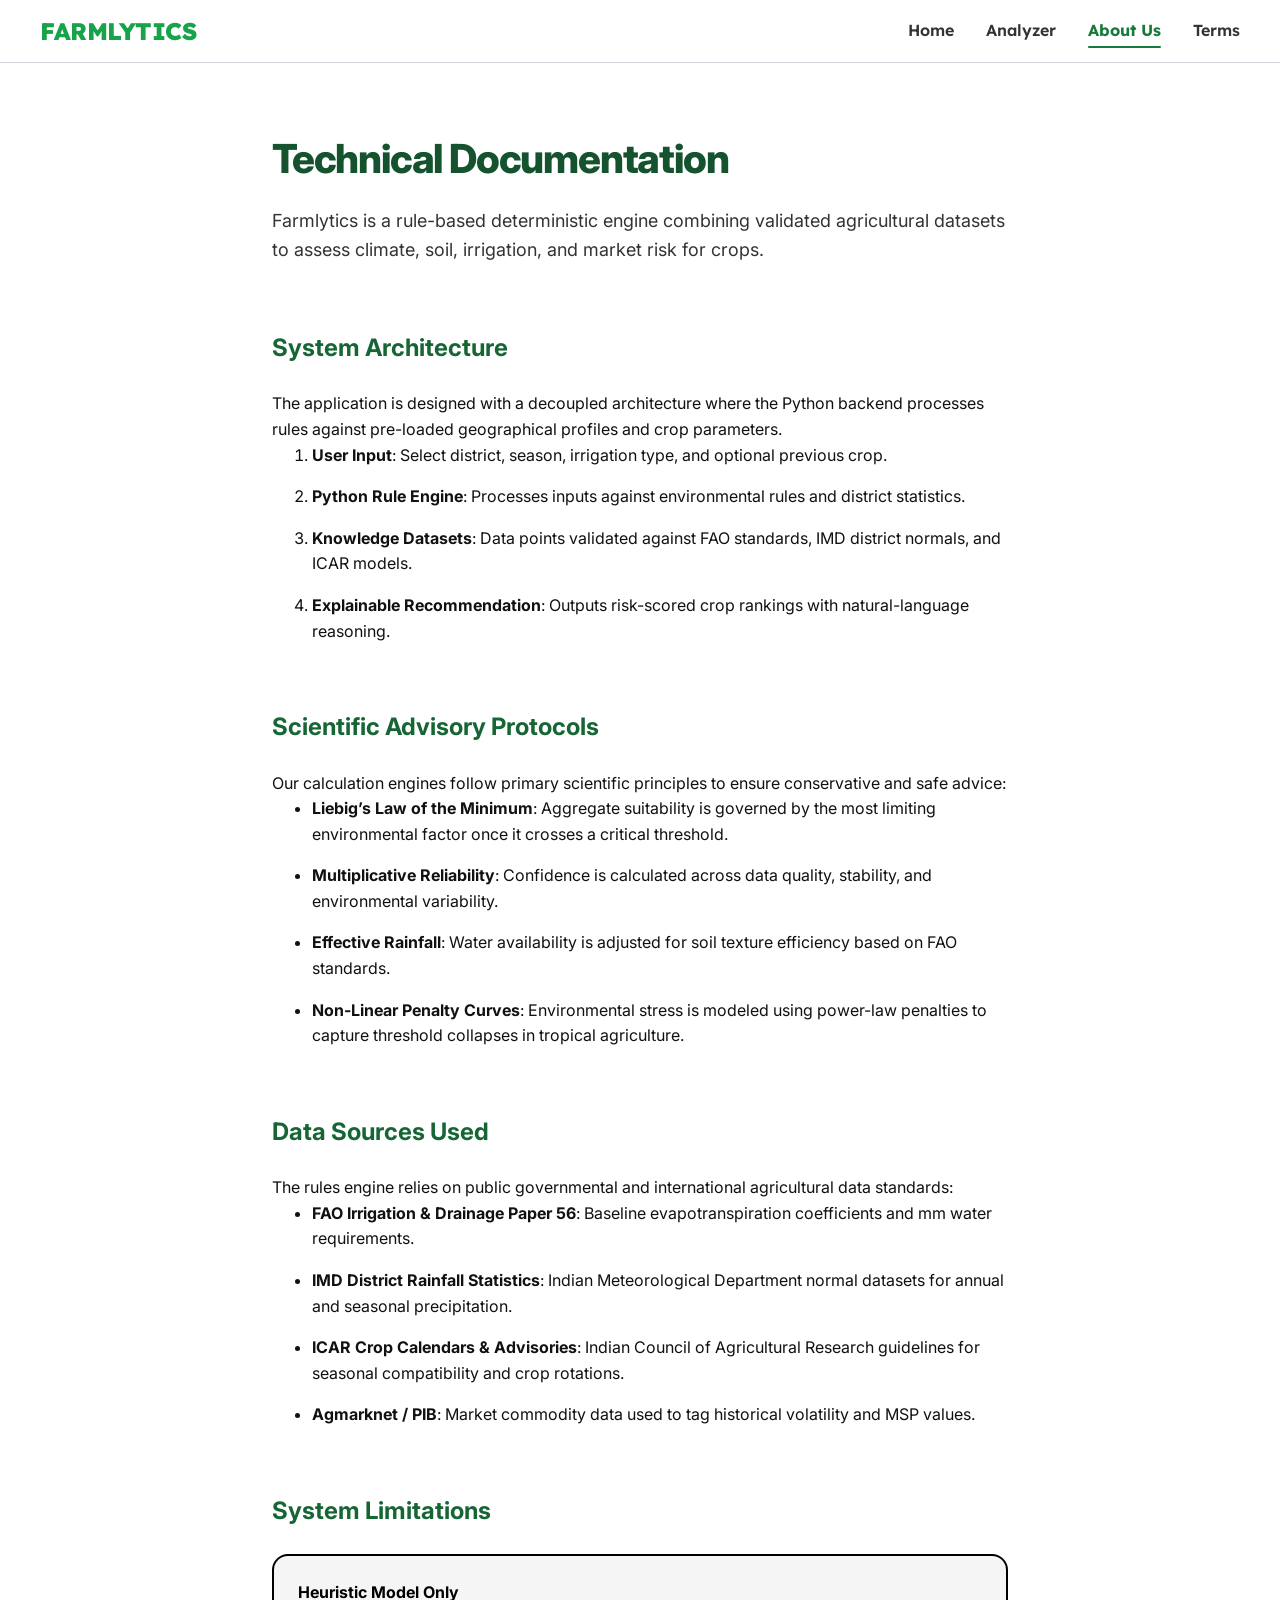
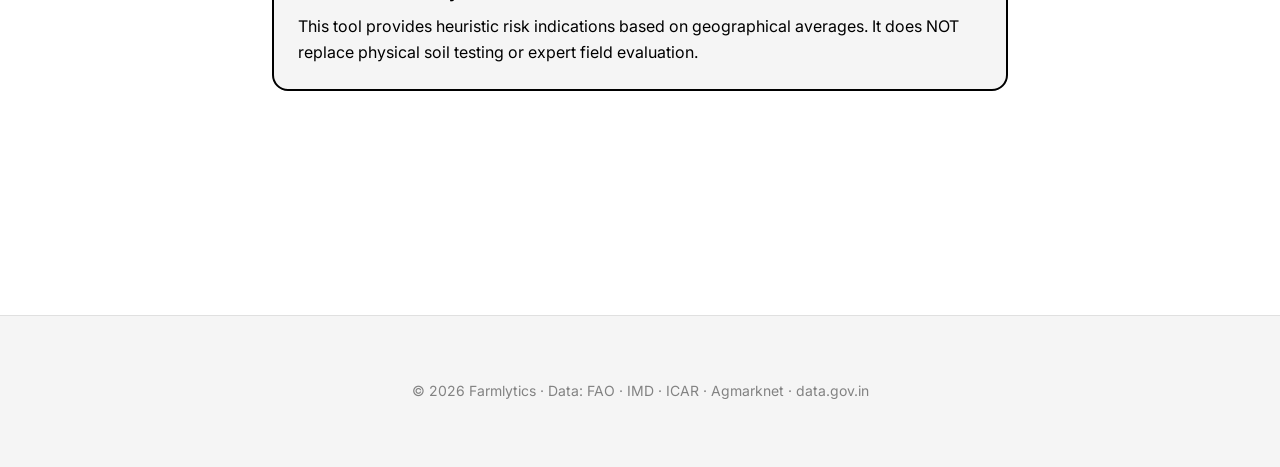
==== commit a6fb4efa: "Decouple frontend HTML and CSS files into clean student-project structure" ====
--- a/frontend/about.html
+++ b/frontend/about.html
@@ -4,19 +4,16 @@
 <head>
     <meta charset="UTF-8" />
     <meta name="viewport" content="width=device-width, initial-scale=1.0" />
-    <meta name="description" content="AgroRisk Advisor – Technical Documentation & Data Sources." />
-    <title>About — AgroRisk Advisor</title>
+    <meta name="description" content="Farmlytics – Technical Documentation & Data Sources." />
+    <title>About — Farmlytics</title>
 
     <!-- Google Fonts -->
     <link rel="preconnect" href="https://fonts.googleapis.com" />
     <link rel="preconnect" href="https://fonts.gstatic.com" crossorigin />
-    <link
-        href="https://fonts.googleapis.com/css2?family=Inter:wght@400;500;600;700;800&family=JetBrains+Mono:wght@500&display=swap"
-        rel="stylesheet" />
+    <link href="https://fonts.googleapis.com/css2?family=Inter:wght@400;500;600;700;800&family=JetBrains+Mono:wght@500&display=swap" rel="stylesheet" />
 
-    <link rel="stylesheet" href="styles.css?v=8.0" />
-
-
+    <!-- External Stylesheet -->
+    <link rel="stylesheet" href="styles.css?v=9.0" />
 </head>
 
 <body>
@@ -24,16 +21,17 @@
     <header class="site-header" role="banner">
         <nav class="nav" aria-label="Primary navigation">
             <div class="nav__brand">
-                <a href="index.html" style="text-decoration: none; display: flex; align-items: center;">
-                    <span class="nav__title">AgroRisk Advisor</span>
+                <a href="index.html" class="nav__brand-link">
+                    <span class="nav__brand-text">
+                        <span class="nav__brand-bold">FARMLYTICS</span>
+                    </span>
                 </a>
             </div>
             <ul class="nav__links" role="list">
                 <li><a href="index.html" class="nav__link">Home</a></li>
                 <li><a href="analyzer.html" class="nav__link">Analyzer</a></li>
-                <li><a href="about.html" class="nav__link nav__link--active" aria-current="page">About</a></li>
+                <li><a href="about.html" class="nav__link nav__link--active" aria-current="page">About Us</a></li>
                 <li><a href="terms.html" class="nav__link">Terms</a></li>
-
             </ul>
         </nav>
     </header>
@@ -41,61 +39,41 @@
     <!-- ========== ABOUT CONTENT ========== -->
     <main class="page-container page-container--narrow">
         <h1 class="page-heading">Technical Documentation</h1>
-        <p class="page-lead">AgroRisk Advisor is a rule-based deterministic engine combining validated agricultural
-            datasets to assess climate and market risk for crops.</p>
+        <p class="page-lead">Farmlytics is a rule-based deterministic engine combining validated agricultural datasets to assess climate, soil, irrigation, and market risk for crops.</p>
 
         <section class="doc-section">
             <h2 class="doc-heading">System Architecture</h2>
-            <p>The application is designed as an offline-first "thick client" where the rules engine executes entirely
-                within the browser. This eliminates API latency, guarantees privacy, and allows the tool to function
-                even on intermittent rural networks.</p>
+            <p>The application is designed with a decoupled architecture where the Python backend processes rules against pre-loaded geographical profiles and crop parameters.</p>
 
             <div class="architecture-diagram mt-4">
                 <ol class="doc-list doc-list--numbered">
-                    <li><strong>User Input</strong>: The user selects their district, season, irrigation type, and
-                        optional previous crop.</li>
-                    <li><strong>Offline JS Rule Engine</strong>: The client-side logic processes the input against
-                        pre-loaded geographical profiles and crop parameters.</li>
-                    <li><strong>Knowledge Datasets</strong>: The data points are validated against FAO standards, IMD
-                        district normals, and ICAR advisory models.</li>
-                    <li><strong>Explainable Recommendation</strong>: The final output presents a risk-scored ranking
-                        with deterministic reasoning logic available for every crop.</li>
+                    <li><strong>User Input</strong>: Select district, season, irrigation type, and optional previous crop.</li>
+                    <li><strong>Python Rule Engine</strong>: Processes inputs against environmental rules and district statistics.</li>
+                    <li><strong>Knowledge Datasets</strong>: Data points validated against FAO standards, IMD district normals, and ICAR models.</li>
+                    <li><strong>Explainable Recommendation</strong>: Outputs risk-scored crop rankings with natural-language reasoning.</li>
                 </ol>
             </div>
         </section>
 
         <section class="doc-section">
-            <h2 class="doc-heading">Scientific Advisory Protocols (v7.5)</h2>
+            <h2 class="doc-heading">Scientific Advisory Protocols</h2>
             <p>Our calculation engines follow primary scientific principles to ensure conservative and safe advice:</p>
             <ul class="doc-list mt-2">
-                <li><strong>Liebig’s Law of the Minimum (Threshold-Based)</strong>: Aggregate suitability is governed by
-                    the most limiting environmental factor once it crosses a critical threshold (65% risk). This ensures
-                    hard constraints dominate when conditions become high-risk.</li>
-                <li><strong>Multiplicative Reliability (Geometric Mean)</strong>: Confidence is calculated as
-                    $(\text{DataQuality} \times \text{Stability} \times \text{Uncertainty})^{1/3}$. This is a
-                    <strong>Model Reliability Indicator</strong>, not a statistical probability.</li>
-                <li><strong>Effective Rainfall</strong>: Water availability is adjusted for soil texture efficiency
-                    (Infiltration/Runoff) based on FAO standards. Terrain and slope are excluded from the current
-                    prototype but flagged for future calibration.</li>
-                <li><strong>Non-Linear Penalty Curves</strong>: Environmental stress is modeled using power-law
-                    penalties ($Risk \propto Deficit^{1.5}$) to capture the sudden threshold collapse typical in
-                    tropical agriculture.</li>
+                <li><strong>Liebig’s Law of the Minimum</strong>: Aggregate suitability is governed by the most limiting environmental factor once it crosses a critical threshold.</li>
+                <li><strong>Multiplicative Reliability</strong>: Confidence is calculated across data quality, stability, and environmental variability.</li>
+                <li><strong>Effective Rainfall</strong>: Water availability is adjusted for soil texture efficiency based on FAO standards.</li>
+                <li><strong>Non-Linear Penalty Curves</strong>: Environmental stress is modeled using power-law penalties to capture threshold collapses in tropical agriculture.</li>
             </ul>
         </section>
 
         <section class="doc-section">
             <h2 class="doc-heading">Data Sources Used</h2>
-            <p>The rules engine relies on public governmental and international agricultural data standards. The
-                datasets currently driving the engine include:</p>
+            <p>The rules engine relies on public governmental and international agricultural data standards:</p>
             <ul class="doc-list mt-4">
-                <li><strong>FAO Irrigation & Drainage Paper 56</strong>: Provides baseline crop evapotranspiration
-                    coefficients and minimum/maximum mm water requirements.</li>
-                <li><strong>IMD District Rainfall Statistics</strong>: Indian Meteorological Department normal datasets
-                    provide average annual and seasonal (Kharif, Rabi, Summer) precipitation probabilities.</li>
-                <li><strong>ICAR Crop Calendars & Advisories</strong>: Indian Council of Agricultural Research
-                    guidelines inform seasonal compatibility, duration bounds, and monoculture/rotation penalties.</li>
-                <li><strong>Agmarknet / PIB</strong>: Market commodity spot data is used to tag historical
-                    high-volatility crash risks for specific crops like onions, tomatoes, and potatoes.</li>
+                <li><strong>FAO Irrigation & Drainage Paper 56</strong>: Baseline evapotranspiration coefficients and mm water requirements.</li>
+                <li><strong>IMD District Rainfall Statistics</strong>: Indian Meteorological Department normal datasets for annual and seasonal precipitation.</li>
+                <li><strong>ICAR Crop Calendars & Advisories</strong>: Indian Council of Agricultural Research guidelines for seasonal compatibility and crop rotations.</li>
+                <li><strong>Agmarknet / PIB</strong>: Market commodity data used to tag historical volatility and MSP values.</li>
             </ul>
         </section>
 
@@ -103,26 +81,14 @@
             <h2 class="doc-heading">System Limitations</h2>
             <div class="alert alert--warning mt-4 mb-4">
                 <strong>Heuristic Model Only</strong>
-                <p>This tool provides heuristic risk indications based on broad geographical averages. It does NOT
-                    replace the necessity for on-ground evaluation.</p>
+                <p>This tool provides heuristic risk indications based on geographical averages. It does NOT replace physical soil testing or expert field evaluation.</p>
             </div>
-            <ul class="doc-list doc-list--x">
-                <li><strong>Soil Health:</strong> Does NOT replace physical soil testing. Variables like pH, EC, and
-                    micro-nutrient profiles are not currently factored.</li>
-                <li><strong>Sub-district Micro-climates:</strong> Uses district-level rainfall averages (IMD normals),
-                    which may not accurately reflect hyper-local rain shadow zones.</li>
-                <li><strong>Market Pricing:</strong> Does NOT forecast real-time market prices or account for specific
-                    mandi trends; volatility is marked heuristically based on historical variance.</li>
-                <li><strong>Expert Consultation:</strong> Does NOT replace on-ground agricultural experts or specific
-                    state extension advisories.</li>
-            </ul>
         </section>
     </main>
 
     <!-- ========== FOOTER ========== -->
     <footer class="site-footer" role="contentinfo">
-        <p class="site-footer__text">&copy; 2026 AgroRisk Advisor &middot; Data: FAO &middot; IMD &middot; ICAR &middot;
-            Agmarknet &middot; data.gov.in</p>
+        <p class="site-footer__text">&copy; 2026 Farmlytics &middot; Data: FAO &middot; IMD &middot; ICAR &middot; Agmarknet &middot; data.gov.in</p>
     </footer>
     <!-- Shared Scripts -->
     <script src="shared.js"></script>
--- a/frontend/styles.css
+++ b/frontend/styles.css
@@ -6597,17 +6597,145 @@
   opacity: 0.8;
 }
 
+/* Navigation Bar */
+.navbar {
+  display: flex;
+  justify-content: space-between;
+  align-items: center;
+  padding: 1.25rem 5%;
+  background-color: var(--slate-50);
+  border-bottom: 1px solid var(--slate-200);
+}
+
+.logo {
+  font-size: 1.5rem;
+  font-weight: 800;
+  color: var(--green-700);
+  text-decoration: none;
+  letter-spacing: 0.5px;
+  transition: transform 0.3s ease;
+}
+
+.logo:hover {
+  transform: scale(1.02);
+}
+
+.nav-links {
+  display: flex;
+  list-style: none;
+  gap: 2.5rem;
+}
+
+.nav-links li a {
+  position: relative;
+  text-decoration: none;
+  color: var(--slate-800);
+  font-weight: 600;
+  font-size: 0.95rem;
+  padding-bottom: 0.5rem;
+  transition: color 0.3s ease;
+}
+
+.nav-links li a::after {
+  content: '';
+  position: absolute;
+  width: 0;
+  height: 2px;
+  bottom: 0;
+  left: 0;
+  background-color: var(--green-600);
+  transition: width 0.3s ease;
+}
+
+.nav-links li a:hover {
+  color: var(--green-700);
+}
+
+.nav-links li a:hover::after,
+.nav-links li a.active::after {
+  width: 100%;
+}
+
+.nav-links li a.active {
+  color: var(--green-700);
+}
+
+/* Hero Section */
 .hero {
   position: relative;
-  min-height: 85vh;
+  padding: 6rem 5% 10rem 5%;
+  background: linear-gradient(to right, rgba(248, 250, 252, 1) 20%, rgba(248, 250, 252, 0.85) 50%, rgba(248, 250, 252, 0) 100%), 
+              url('bg_image.jpg') center/cover no-repeat;
+  min-height: 75vh;
   display: flex;
   align-items: center;
-  justify-content: center;
-  text-align: center;
-  padding: var(--s-8) var(--s-4);
-  background: #111827;
-  overflow: hidden;
-  border-bottom: 1px solid var(--card-border);
+}
+
+.hero-content {
+  max-width: 600px;
+  z-index: 2;
+}
+
+.hero h1 {
+  font-size: clamp(2.2rem, 5vw, 3.5rem);
+  line-height: 1.2;
+  font-weight: 700;
+  color: var(--slate-900);
+  margin-bottom: 1.5rem;
+}
+
+.hero h1 span {
+  color: var(--green-700);
+}
+
+.title-divider {
+  width: 80px;
+  height: 3px;
+  background-color: var(--green-600);
+  margin-bottom: 1.5rem;
+}
+
+.hero p {
+  font-size: 1.1rem;
+  color: var(--slate-700);
+  margin-bottom: 2.5rem;
+  font-weight: 500;
+  line-height: 1.6;
+}
+
+.btn-primary {
+  display: inline-flex;
+  align-items: center;
+  gap: 0.75rem;
+  background-color: var(--green-700);
+  color: var(--white);
+  padding: 1rem 1.5rem;
+  border-radius: 6px;
+  text-decoration: none;
+  font-weight: 600;
+  font-size: 1rem;
+  border: none;
+  cursor: pointer;
+  transition: all 0.3s ease;
+}
+
+.btn-primary i {
+  transition: transform 0.3s ease;
+}
+
+.btn-primary:hover {
+  background-color: var(--green-800);
+  transform: translateY(-2px);
+  box-shadow: 0 4px 12px rgba(21, 128, 61, 0.3);
+}
+
+.btn-primary:hover i {
+  transform: translateX(4px);
+}
+
+.btn-primary:active {
+  transform: translateY(0);
+  box-shadow: 0 2px 6px rgba(21, 128, 61, 0.3);
 }
 
 .btn-compare-toggle:focus-visible {
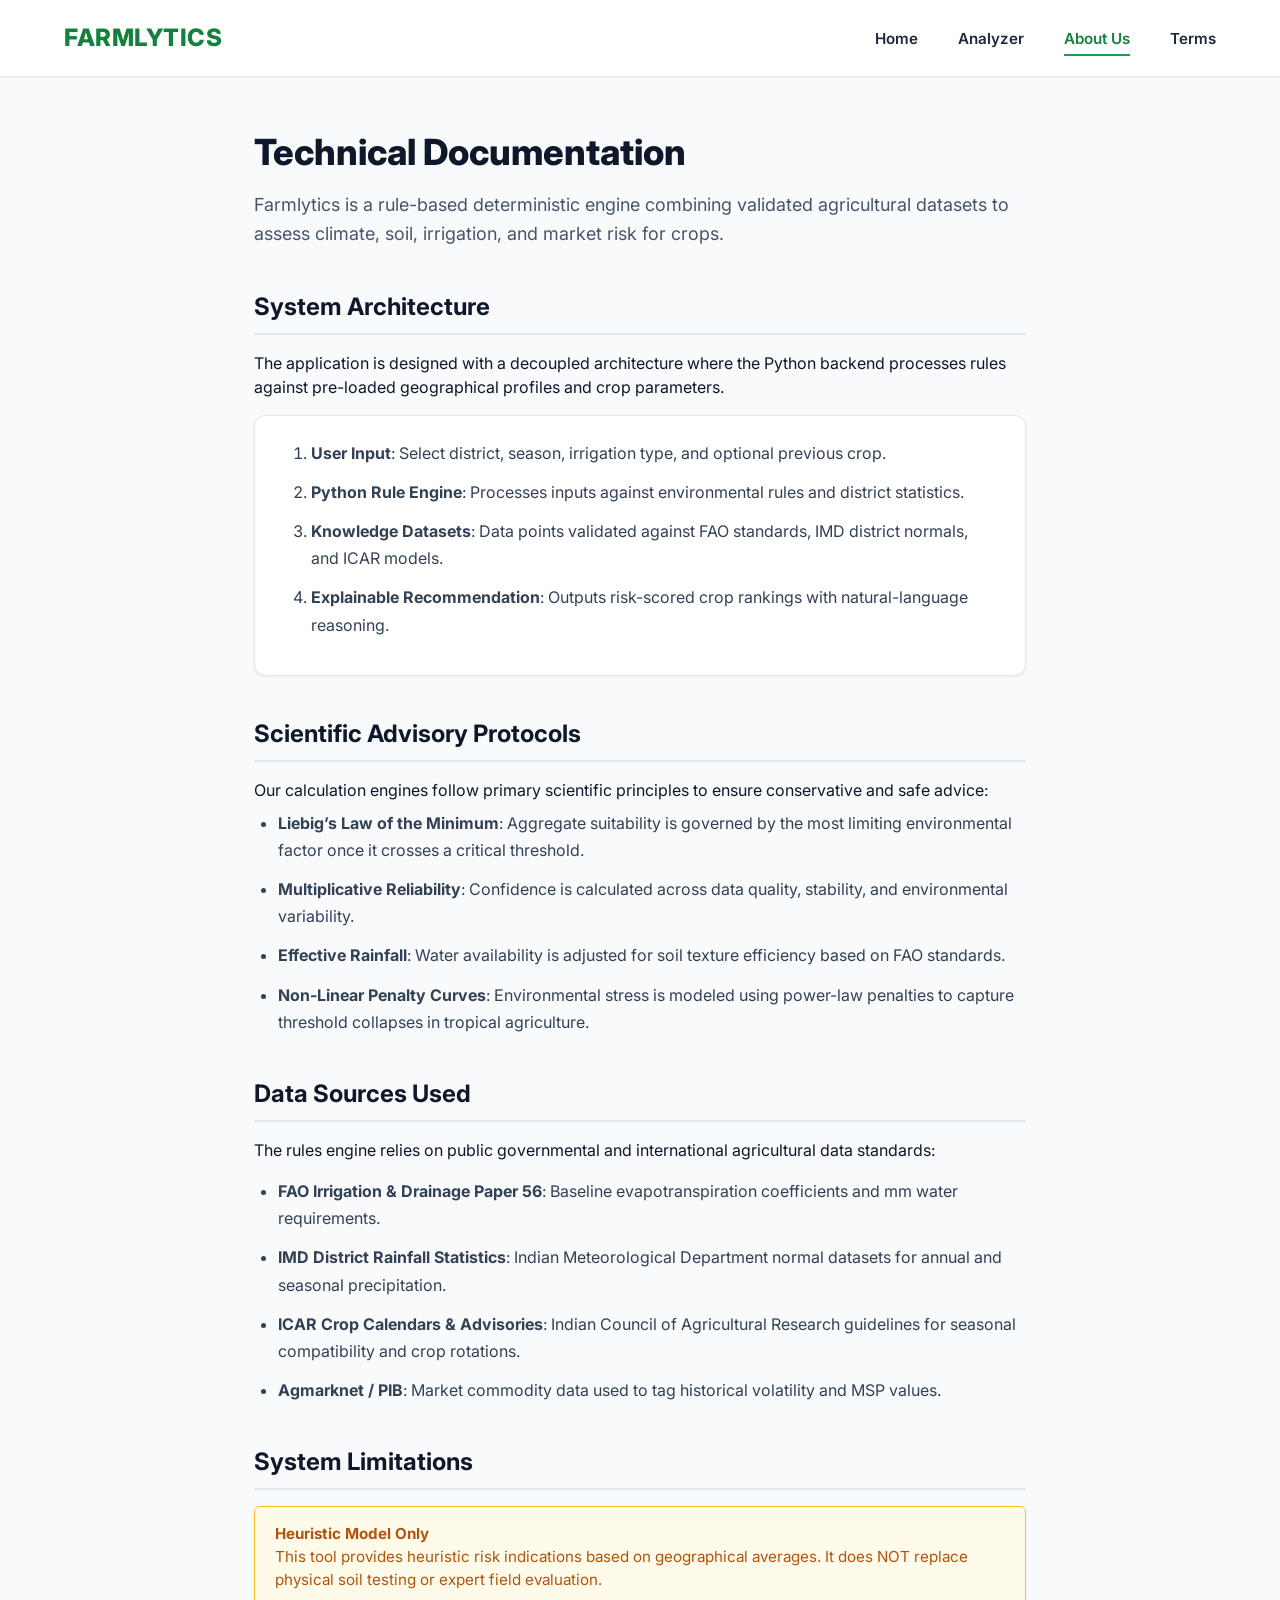
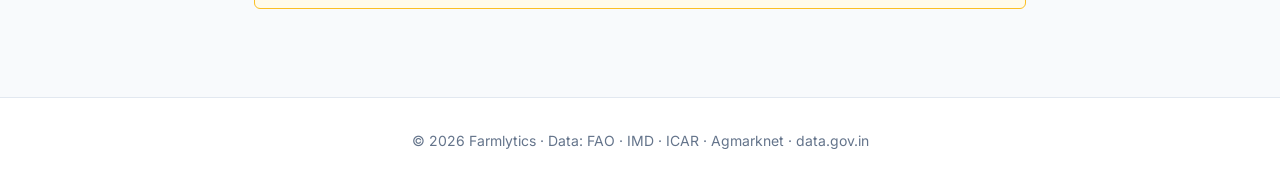
==== commit 69c32f26: "Split CSS into modular page-specific files (common.css, index.css, analyzer.css, docs.css)" ====
--- a/frontend/about.html
+++ b/frontend/about.html
@@ -12,8 +12,9 @@
     <link rel="preconnect" href="https://fonts.gstatic.com" crossorigin />
     <link href="https://fonts.googleapis.com/css2?family=Inter:wght@400;500;600;700;800&family=JetBrains+Mono:wght@500&display=swap" rel="stylesheet" />
 
-    <!-- External Stylesheet -->
-    <link rel="stylesheet" href="styles.css?v=9.0" />
+    <!-- Page-Specific Stylesheets -->
+    <link rel="stylesheet" href="common.css?v=9.0" />
+    <link rel="stylesheet" href="docs.css?v=9.0" />
 </head>
 
 <body>
--- a/frontend/common.css
+++ b/frontend/common.css
@@ -0,0 +1,227 @@
+/* ==========================================================================
+   Farmlytics — Common / Global Design System & Base Styles
+   ========================================================================== */
+
+/* --- Layer 1: Primitive Tokens & Theme Variables --- */
+:root {
+  --green-50: #f0fdf4;
+  --green-100: #dcfce7;
+  --green-200: #bbf7d0;
+  --green-300: #86efac;
+  --green-400: #4ade80;
+  --green-500: #22c55e;
+  --green-600: #16a34a;
+  --green-700: #15803d;
+  --green-800: #166534;
+  --green-900: #14532d;
+  --green-950: #052e16;
+
+  --slate-50: #f8fafc;
+  --slate-100: #f1f5f9;
+  --slate-200: #e2e8f0;
+  --slate-300: #cbd5e1;
+  --slate-400: #94a3b8;
+  --slate-500: #64748b;
+  --slate-600: #475569;
+  --slate-700: #334155;
+  --slate-800: #1e293b;
+  --slate-900: #0f172a;
+
+  --amber-50: #fffbeb;
+  --amber-400: #fbbf24;
+  --amber-500: #f59e0b;
+  --amber-700: #b45309;
+
+  --red-50: #fef2f2;
+  --red-400: #f87171;
+  --red-600: #dc2626;
+
+  --white: #ffffff;
+  --black: #111111;
+
+  --font-main: 'Inter', system-ui, -apple-system, sans-serif;
+  --font-heading: 'Lexend', 'Inter', system-ui, sans-serif;
+  --font-mono: 'JetBrains Mono', monospace;
+
+  /* 8-point grid variables */
+  --s-1: 0.5rem;   /* 8px */
+  --s-2: 1.0rem;   /* 16px */
+  --s-3: 1.5rem;   /* 24px */
+  --s-4: 2.0rem;   /* 32px */
+  --s-5: 2.5rem;   /* 40px */
+  --s-6: 3.0rem;   /* 48px */
+  --s-8: 4.0rem;   /* 64px */
+
+  --radius-sm: 6px;
+  --radius-md: 12px;
+  --radius-lg: 16px;
+  --radius-full: 9999px;
+
+  --shadow-sm: 0 1px 3px rgba(0, 0, 0, 0.08);
+  --shadow-md: 0 4px 12px rgba(0, 0, 0, 0.1);
+  --shadow-lg: 0 10px 25px rgba(0, 0, 0, 0.12);
+
+  --z-sticky: 20;
+  --z-overlay: 40;
+  --z-modal: 50;
+
+  --app-bg: var(--slate-50);
+  --app-text: var(--slate-900);
+  --card-bg: #ffffff;
+  --card-border: var(--slate-200);
+
+  /* Semantic Theme Tones */
+  --risk-safe-bg: var(--green-50);
+  --risk-safe-border: var(--green-600);
+  --risk-safe-text: var(--green-800);
+
+  --risk-moderate-bg: var(--amber-50);
+  --risk-moderate-border: var(--amber-400);
+  --risk-moderate-text: var(--amber-700);
+
+  --risk-high-bg: var(--red-50);
+  --risk-high-border: var(--red-400);
+  --risk-high-text: var(--red-600);
+}
+
+/* --- Reset & Global Base --- */
+* {
+  margin: 0;
+  padding: 0;
+  box-sizing: border-box;
+}
+
+body {
+  font-family: var(--font-main);
+  background-color: var(--app-bg);
+  color: var(--app-text);
+  line-height: 1.5;
+  -webkit-font-smoothing: antialiased;
+}
+
+a {
+  color: inherit;
+  text-decoration: none;
+}
+
+button, input, select {
+  font-family: inherit;
+  font-size: inherit;
+}
+
+/* --- Header & Navigation Bar --- */
+.navbar, .site-header {
+  display: flex;
+  justify-content: space-between;
+  align-items: center;
+  padding: 1.25rem 5%;
+  background-color: #ffffff;
+  border-bottom: 1px solid var(--slate-200);
+  box-shadow: 0 1px 2px rgba(0, 0, 0, 0.03);
+}
+
+.nav {
+  width: 100%;
+  display: flex;
+  justify-content: space-between;
+  align-items: center;
+}
+
+.logo, .nav__brand-link {
+  font-size: 1.5rem;
+  font-weight: 800;
+  color: var(--green-700);
+  letter-spacing: 0.5px;
+  text-decoration: none;
+  transition: transform 0.2s ease;
+}
+
+.logo:hover, .nav__brand-link:hover {
+  transform: scale(1.02);
+}
+
+.nav__brand-bold {
+  color: var(--green-700);
+  font-weight: 800;
+}
+
+.nav-links, .nav__links {
+  display: flex;
+  list-style: none;
+  gap: 2.5rem;
+}
+
+.nav-links li a, .nav__link {
+  position: relative;
+  text-decoration: none;
+  color: var(--slate-800);
+  font-weight: 600;
+  font-size: 0.95rem;
+  padding-bottom: 0.5rem;
+  transition: color 0.3s ease;
+}
+
+.nav-links li a::after, .nav__link::after {
+  content: '';
+  position: absolute;
+  width: 0;
+  height: 2px;
+  bottom: 0;
+  left: 0;
+  background-color: var(--green-600);
+  transition: width 0.3s ease;
+}
+
+.nav-links li a:hover, .nav__link:hover {
+  color: var(--green-700);
+}
+
+.nav-links li a:hover::after,
+.nav-links li a.active::after,
+.nav__link.nav__link--active::after {
+  width: 100%;
+}
+
+.nav-links li a.active, .nav__link.nav__link--active {
+  color: var(--green-700);
+}
+
+/* --- Footer --- */
+.site-footer {
+  text-align: center;
+  padding: var(--s-4) 5%;
+  border-top: 1px solid var(--slate-200);
+  background-color: #ffffff;
+  margin-top: auto;
+}
+
+.site-footer__text {
+  font-size: 0.875rem;
+  color: var(--slate-500);
+}
+
+/* --- Common Components: Alert Cards --- */
+.alert {
+  padding: 1rem 1.25rem;
+  border-radius: var(--radius-sm);
+  font-size: 0.95rem;
+  line-height: 1.5;
+}
+
+.alert--warning {
+  background-color: var(--amber-50);
+  border: 1px solid var(--amber-400);
+  color: var(--amber-700);
+}
+
+/* Screen reader accessibility helper */
+.sr-only {
+  position: absolute;
+  width: 1px;
+  height: 1px;
+  padding: 0;
+  margin: -1px;
+  overflow: hidden;
+  clip: rect(0, 0, 0, 0);
+  border: 0;
+}
--- a/frontend/docs.css
+++ b/frontend/docs.css
@@ -0,0 +1,66 @@
+/* ==========================================================================
+   Farmlytics — Documentation Pages Styles (about.html & terms.html)
+   ========================================================================== */
+
+.page-container {
+  padding: 3rem 5%;
+  margin: 0 auto;
+}
+
+.page-container--narrow {
+  max-width: 900px;
+}
+
+.page-heading {
+  font-size: 2.25rem;
+  font-weight: 800;
+  color: var(--slate-900);
+  margin-bottom: 0.75rem;
+}
+
+.page-lead {
+  font-size: 1.125rem;
+  color: var(--slate-600);
+  margin-bottom: 2.5rem;
+  line-height: 1.6;
+}
+
+.doc-section {
+  margin-bottom: 2.5rem;
+}
+
+.doc-heading {
+  font-size: 1.5rem;
+  font-weight: 700;
+  color: var(--slate-900);
+  margin-bottom: 1rem;
+  border-bottom: 2px solid var(--slate-200);
+  padding-bottom: 0.5rem;
+}
+
+.doc-list {
+  list-style: disc;
+  padding-left: 1.5rem;
+  color: var(--slate-700);
+  line-height: 1.7;
+}
+
+.doc-list--numbered {
+  list-style: decimal;
+}
+
+.doc-list li {
+  margin-bottom: 0.75rem;
+}
+
+.architecture-diagram {
+  background: #ffffff;
+  border: 1px solid var(--slate-200);
+  border-radius: var(--radius-md);
+  padding: 1.5rem 2rem;
+  box-shadow: var(--shadow-sm);
+}
+
+.mt-2 { margin-top: 0.5rem; }
+.mt-4 { margin-top: 1rem; }
+.mb-4 { margin-bottom: 1rem; }
